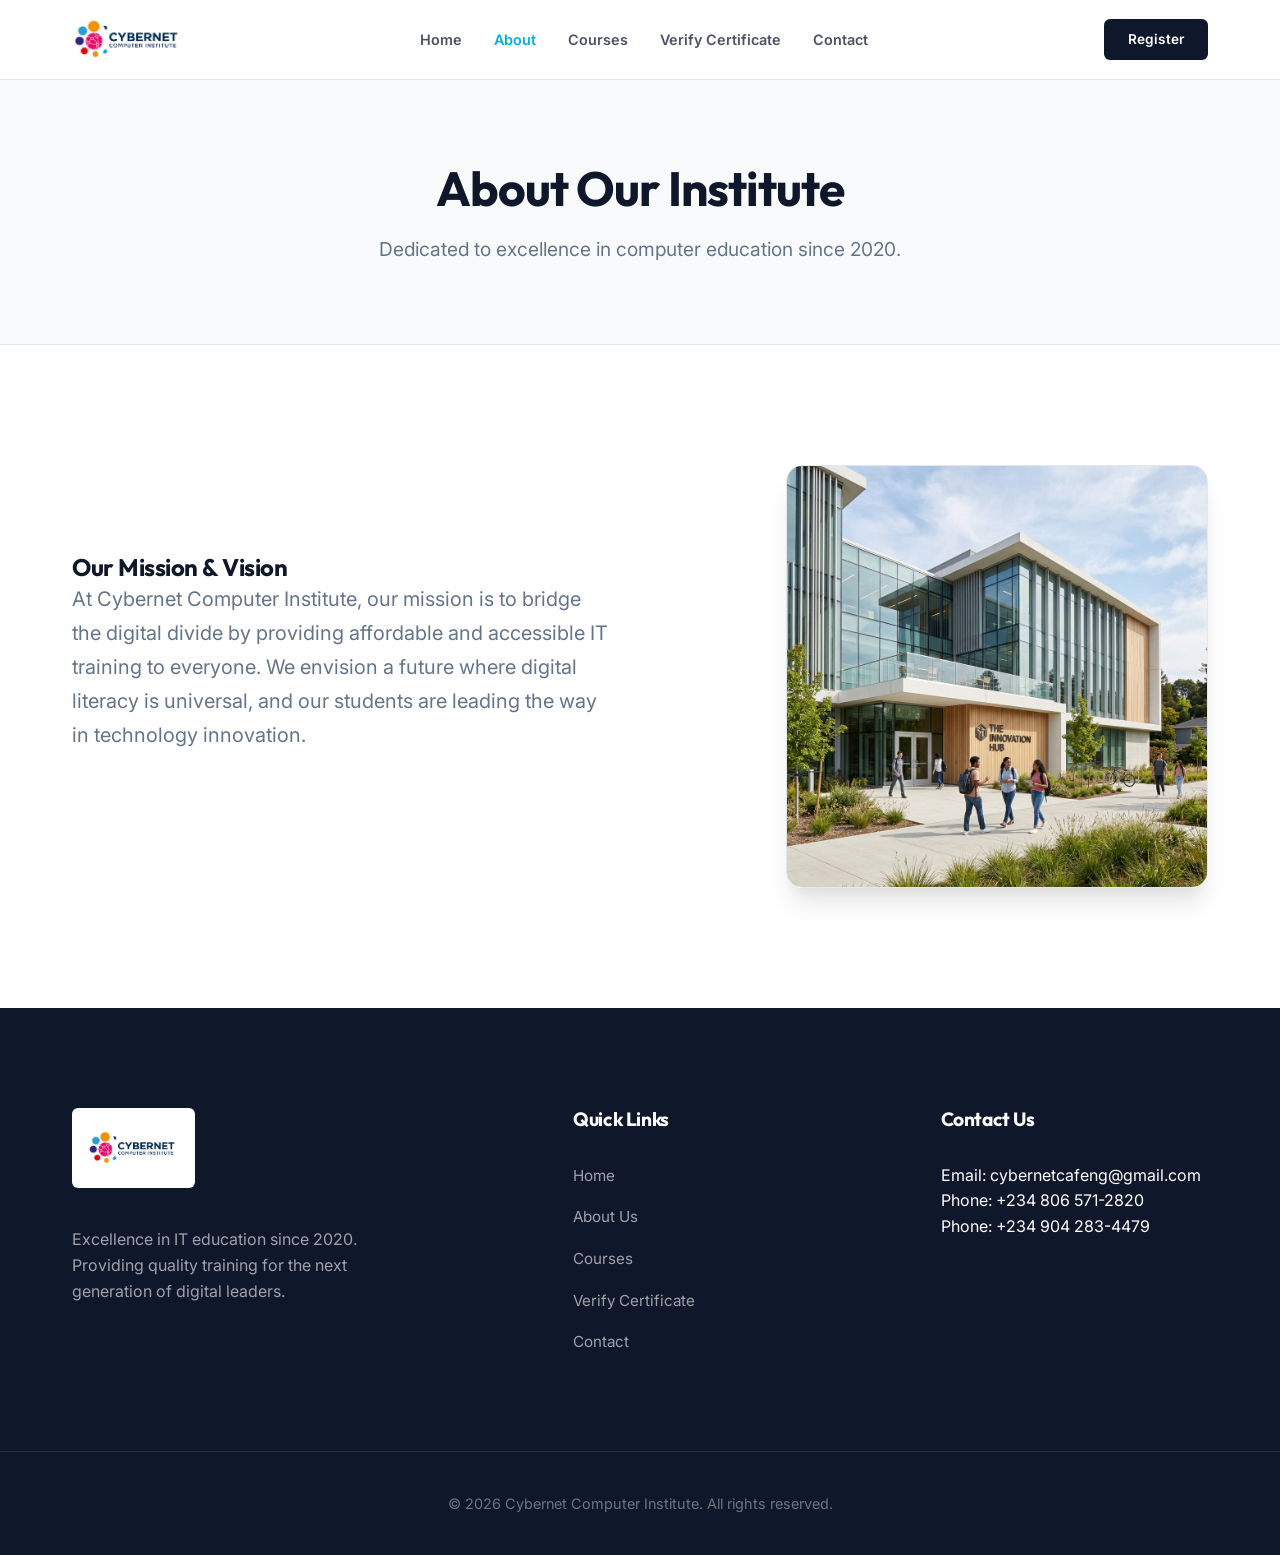
==== about.html @ 8ec52a70 "Initial commit: Cybernet Computer Institute Portal" ====
<!DOCTYPE html>
<html lang="en">
<head>
    <meta charset="UTF-8">
    <meta name="viewport" content="width=device-width, initial-scale=1.0">
    <title>About Us | Cybernet Computer Institute</title>
    <link rel="preconnect" href="https://fonts.googleapis.com">
    <link rel="preconnect" href="https://fonts.gstatic.com" crossorigin>
    <link href="https://fonts.googleapis.com/css2?family=Inter:wght@400;500;600;700&family=Poppins:wght@400;500;600&family=Outfit:wght@400;500;600&display=swap" rel="stylesheet">
    <link rel="stylesheet" href="style.css">
</head>
<body>

    <!-- Navbar -->
    <nav class="navbar">
        <div class="container navbar-content">
            <div class="logo">
                <img src="static/logo.png" alt="Cybernet Computer Institute Logo" class="logo-img">
            </div>
            <ul class="nav-links">
                <li><a href="index.html">Home</a></li>
                <li><a href="about.html" class="active">About</a></li>
                <li><a href="courses.html">Courses</a></li>
                <li><a href="verify.html">Verify Certificate</a></li>
                <li><a href="contact.html">Contact</a></li>
            </ul>
            <div class="nav-cta">
                <a href="register.html" class="btn btn-primary btn-sm">Register</a>
            </div>
        </div>
    </nav>

    <!-- Page Header -->
    <header class="page-header">
        <div class="container">
            <h1>About Our Institute</h1>
            <p>Dedicated to excellence in computer education since 2020.</p>
        </div>
    </header>

    <!-- Content Section -->
    <section class="content-section features">
        <div class="container">
            <div class="hero-content">
                <div class="hero-text">
                    <h2>Our Mission & Vision</h2>
                    <p>At Cybernet Computer Institute, our mission is to bridge the digital divide by providing affordable and accessible IT training to everyone. We envision a future where digital literacy is universal, and our students are leading the way in technology innovation.</p>
                </div>
                <div class="hero-image">
                    <img src="static/about-institute.jpg" alt="Cybernet Computer Institute Building" class="main-hero-img">
                </div>
            </div>
        </div>
    </section>

    <!-- Footer -->
    <footer class="footer">
        <div class="container footer-content">
            <div class="footer-info">
                <div class="logo">
                    <img src="static/logo.png" alt="Cybernet Computer Institute Logo" class="logo-img">
                </div>
                <p>Excellence in IT education since 2020. Providing quality training for the next generation of digital leaders.</p>
            </div>
            <div class="footer-links">
                <h4>Quick Links</h4>
                <ul>
                    <li><a href="index.html">Home</a></li>
                    <li><a href="about.html">About Us</a></li>
                    <li><a href="courses.html">Courses</a></li>
                    <li><a href="verify.html">Verify Certificate</a></li>
                    <li><a href="contact.html">Contact</a></li>
                </ul>
            </div>
            <div class="footer-contact">
                <h4>Contact Us</h4>
                <p>Email: cybernetcafeng@gmail.com</p>
                <p>Phone: +234 806 571-2820</p>
                <p>Phone: +234 904 283-4479</p>
            </div>
        </div>
        <div class="footer-bottom">
            <div class="container">
                <p>&copy; 2026 Cybernet Computer Institute. All rights reserved.</p>
            </div>
        </div>
    </footer>

</body>
</html>
---- style.css ----
/* 
    CYBERNET COMPUTER INSTITUTE - International Premium Redesign
    Theme: Academic, Modern, Trustworthy, Minimalist
*/

:root {
    /* Colors derived from Logo - Refined for Premium Feel */
    --primary-navy: #0F172A;   /* Deeper, more academic navy */
    --logo-blue: #00AEEF;      /* Primary Accent */
    --logo-orange: #F7941D;    /* Highlight Accent */
    --logo-red: #ED1C24;       
    
    --accent-blue: var(--logo-blue);
    --bg-white: #FFFFFF;
    --bg-light: #F8FAFC;       /* Slightly cooler gray */
    --text-main: #1E293B;      /* Darker for better hierarchy */
    --text-muted: #64748B;
    --border-color: #E2E8F0;
    --white: #FFFFFF;
    
    /* Typography System */
    --font-main: 'Inter', system-ui, -apple-system, sans-serif;
    --font-heading: 'Outfit', sans-serif;
    
    /* Spacing & Grid */
    --section-padding: 120px 0;
    --container-width: 1200px;
    --radius-sm: 6px;
    --radius-md: 10px;
    --radius-lg: 16px;
    --shadow-sm: 0 1px 3px rgba(0,0,0,0.1);
    --shadow-md: 0 4px 6px -1px rgba(0,0,0,0.1), 0 2px 4px -1px rgba(0,0,0,0.06);
    --shadow-lg: 0 20px 25px -5px rgba(0,0,0,0.1), 0 10px 10px -5px rgba(0,0,0,0.04);
}

/* Base Styles */
* {
    margin: 0;
    padding: 0;
    box-sizing: border-box;
}

html {
    scroll-behavior: smooth;
    font-size: 16px;
}

body {
    font-family: var(--font-main);
    color: var(--text-main);
    line-height: 1.6;
    background-color: var(--bg-white);
    overflow-x: hidden;
    -webkit-font-smoothing: antialiased;
}

h1, h2, h3, h4 {
    font-family: var(--font-heading);
    color: var(--primary-navy);
    line-height: 1.2;
    font-weight: 700;
    letter-spacing: -0.02em;
}

a {
    text-decoration: none;
    color: inherit;
    transition: all 0.25s cubic-bezier(0.4, 0, 0.2, 1);
}

ul {
    list-style: none;
}

img {
    max-width: 100%;
    display: block;
    border-radius: var(--radius-md);
}

.container {
    max-width: var(--container-width);
    margin: 0 auto;
    padding: 0 32px;
}

/* Buttons */
.btn {
    display: inline-flex;
    align-items: center;
    justify-content: center;
    padding: 14px 32px;
    border-radius: var(--radius-sm);
    font-weight: 600;
    font-size: 0.95rem;
    cursor: pointer;
    transition: all 0.3s ease;
    border: none;
    font-family: var(--font-main);
    letter-spacing: 0.01em;
}

.btn-sm {
    padding: 10px 24px;
    font-size: 0.85rem;
}

.btn-primary {
    background-color: var(--primary-navy);
    color: var(--white);
}

.btn-primary:hover {
    background-color: #1E293B;
    transform: translateY(-1px);
    box-shadow: var(--shadow-md);
}

.btn-outline {
    background-color: transparent;
    border: 1.5px solid var(--border-color);
    color: var(--primary-navy);
}

.btn-outline:hover {
    background-color: var(--bg-light);
    border-color: var(--primary-navy);
}

.btn-full {
    width: 100%;
    text-align: center;
}

/* Navbar */
.navbar {
    position: fixed;
    top: 0;
    left: 0;
    width: 100%;
    height: 80px;
    background-color: rgba(255, 255, 255, 0.98);
    backdrop-filter: blur(8px);
    z-index: 1000;
    transition: all 0.4s ease;
    display: flex;
    align-items: center;
    border-bottom: 1px solid var(--border-color);
}

.navbar-content {
    display: flex;
    justify-content: space-between;
    align-items: center;
    width: 100%;
}

.logo {
    display: flex;
    align-items: center;
}

.logo-img {
    height: 60px;
    width: auto;
    object-fit: contain;
    transition: transform 0.3s ease;
}

.logo:hover .logo-img {
    transform: scale(1.05);
}

.nav-links {
    display: flex;
    gap: 32px;
}

.nav-links a {
    font-size: 0.9rem;
    font-weight: 600;
    color: var(--text-main);
    opacity: 0.8;
}

.nav-links a:hover, .nav-links a.active {
    color: var(--accent-blue);
    opacity: 1;
}

/* Hero Section */
.hero {
    padding: 180px 0 120px;
    background-color: var(--bg-white);
    position: relative;
    overflow: hidden;
}

.hero-content {
    display: grid;
    grid-template-columns: 1.2fr 0.8fr;
    gap: 80px;
    align-items: center;
}

.label {
    display: inline-block;
    padding: 8px 16px;
    background-color: rgba(0, 174, 239, 0.08);
    color: var(--logo-blue);
    font-size: 0.75rem;
    font-weight: 700;
    text-transform: uppercase;
    letter-spacing: 0.1em;
    border-radius: 4px;
    margin-bottom: 24px;
    border-left: 3px solid var(--logo-blue);
}

.hero-text h1 {
    font-size: 4rem;
    margin-bottom: 24px;
    color: var(--primary-navy);
}

.hero-text p {
    font-size: 1.25rem;
    color: var(--text-muted);
    margin-bottom: 48px;
    max-width: 540px;
    line-height: 1.7;
}

.hero-btns {
    display: flex;
    gap: 20px;
}

.main-hero-img {
    width: 100%;
    border-radius: var(--radius-lg);
    box-shadow: var(--shadow-lg);
    border: 1px solid var(--border-color);
}

.image-decoration {
    position: absolute;
    width: 600px;
    height: 600px;
    background: radial-gradient(circle, rgba(0, 174, 239, 0.05) 0%, transparent 70%);
    top: -100px;
    right: -100px;
    z-index: -1;
    border-radius: 50%;
}

/* Page Header */
.page-header {
    padding: 160px 0 80px;
    background-color: var(--bg-light);
    text-align: center;
    border-bottom: 1px solid var(--border-color);
}

.page-header h1 {
    font-size: 3rem;
    margin-bottom: 16px;
}

.page-header p {
    color: var(--text-muted);
    font-size: 1.2rem;
    max-width: 600px;
    margin: 0 auto;
}

/* Statistics Section */
.stats {
    padding: 80px 0;
    background-color: var(--primary-navy);
    color: var(--white);
}

.stats-grid {
    display: grid;
    grid-template-columns: repeat(4, 1fr);
    text-align: center;
}

.stat-number {
    font-family: var(--font-heading);
    font-size: 3rem;
    font-weight: 700;
    color: var(--white);
    margin-bottom: 8px;
    display: block;
}

.stat-label {
    font-size: 0.85rem;
    color: rgba(255, 255, 255, 0.7);
    text-transform: uppercase;
    letter-spacing: 0.1em;
    font-weight: 600;
}

/* Feature Section */
.features {
    padding: var(--section-padding);
}

.section-header {
    text-align: center;
    margin-bottom: 80px;
}

.section-header h2 {
    font-size: 2.8rem;
    margin-bottom: 16px;
}

.feature-grid {
    display: grid;
    grid-template-columns: repeat(3, 1fr);
    gap: 40px;
}

.feature-card {
    padding: 48px;
    background-color: var(--white);
    border: 1px solid var(--border-color);
    border-radius: var(--radius-md);
    transition: all 0.4s cubic-bezier(0.4, 0, 0.2, 1);
}

.feature-card:hover {
    transform: translateY(-8px);
    box-shadow: var(--shadow-lg);
    border-color: var(--accent-blue);
}

.feature-icon {
    width: 56px;
    height: 56px;
    background-color: var(--bg-light);
    color: var(--logo-blue);
    display: flex;
    align-items: center;
    justify-content: center;
    border-radius: 10px;
    margin-bottom: 32px;
}

.feature-card h3 {
    font-size: 1.4rem;
    margin-bottom: 16px;
}

.feature-card p {
    color: var(--text-muted);
    font-size: 1rem;
}

/* Course Section */
.courses {
    padding: var(--section-padding);
    background-color: var(--bg-light);
}

.course-grid {
    display: grid;
    grid-template-columns: repeat(3, 1fr);
    gap: 32px;
}

.course-card {
    background-color: var(--white);
    border: 1px solid var(--border-color);
    border-radius: var(--radius-md);
    overflow: hidden;
    transition: all 0.4s ease;
    display: flex;
    flex-direction: column;
}

.course-card:hover {
    box-shadow: var(--shadow-lg);
    transform: translateY(-4px);
}

.course-content {
    padding: 40px;
    flex: 1;
}

.course-card h3 {
    font-size: 1.5rem;
    margin-bottom: 20px;
}

.course-card p {
    color: var(--text-muted);
    margin-bottom: 32px;
    font-size: 1.05rem;
}

.course-meta {
    display: flex;
    justify-content: space-between;
    align-items: center;
    padding-top: 24px;
    border-top: 1px solid var(--border-color);
}

.duration {
    font-size: 0.85rem;
    font-weight: 700;
    color: var(--primary-navy);
    background-color: var(--bg-light);
    padding: 6px 14px;
    border-radius: 4px;
}

.price {
    font-size: 1.1rem;
    font-weight: 700;
    color: var(--logo-blue);
}

/* Systems (Registration & Verification) */
.system-container {
    max-width: 640px;
    margin: 0 auto;
    padding: 60px;
    background: var(--white);
    border-radius: var(--radius-lg);
    box-shadow: var(--shadow-lg);
    border: 1px solid var(--border-color);
}

.form-group {
    margin-bottom: 32px;
}

.form-group label {
    display: block;
    font-size: 0.9rem;
    font-weight: 700;
    color: var(--primary-navy);
    margin-bottom: 12px;
}

.form-group input, .form-group select, .form-group textarea {
    width: 100%;
    padding: 16px 20px;
    border: 1.5px solid var(--border-color);
    border-radius: var(--radius-sm);
    font-family: var(--font-main);
    font-size: 1rem;
    transition: all 0.3s ease;
}

.form-group input:focus {
    outline: none;
    border-color: var(--accent-blue);
    background-color: rgba(0, 174, 239, 0.02);
}

.result-box {
    margin-top: 40px;
    padding: 32px;
    border-radius: var(--radius-md);
    background-color: var(--bg-light);
    border: 1px solid var(--border-color);
    display: none;
}

.result-box.active {
    display: block;
    animation: fadeIn 0.5s ease;
}

@keyframes fadeIn {
    from { opacity: 0; transform: translateY(10px); }
    to { opacity: 1; transform: translateY(0); }
}

/* Footer */
.footer {
    background-color: var(--primary-navy);
    color: var(--white);
    padding: 100px 0 0;
}

.footer-content {
    display: grid;
    grid-template-columns: 1.5fr 1fr 1fr;
    gap: 100px;
    margin-bottom: 80px;
}

.footer-info .logo {
    background-color: white;
    padding: 15px;
    border-radius: var(--radius-sm);
    display: inline-block;
    margin-bottom: 32px;
}

.footer-info .logo-img {
    height: 50px;
    width: auto;
}

.footer-info p {
    color: rgba(255, 255, 255, 0.6);
    font-size: 1rem;
    max-width: 320px;
}

.footer h4 {
    color: var(--white);
    font-size: 1.2rem;
    margin-bottom: 32px;
}

.footer-links ul li {
    margin-bottom: 16px;
}

.footer-links ul li a {
    color: rgba(255, 255, 255, 0.6);
    font-size: 0.95rem;
}

.footer-links ul li a:hover {
    color: var(--logo-blue);
}

.footer-bottom {
    padding: 40px 0;
    border-top: 1px solid rgba(255, 255, 255, 0.1);
    text-align: center;
    font-size: 0.9rem;
    color: rgba(255, 255, 255, 0.4);
}

/* Responsive Grid */
@media (max-width: 1024px) {
    .hero {
        padding: 140px 0 80px;
    }
    .hero-content {
        grid-template-columns: 1fr;
        text-align: center;
        gap: 60px;
    }
    .hero-text p {
        margin: 0 auto 48px;
    }
    .hero-btns {
        justify-content: center;
    }
    .feature-grid, .course-grid {
        grid-template-columns: repeat(2, 1fr);
        gap: 32px;
    }
    .hero-text h1 {
        font-size: 3.2rem;
    }
}

@media (max-width: 768px) {
    .container {
        padding: 0 24px;
    }
    .hero {
        padding: 120px 0 60px;
    }
    .nav-links {
        display: none;
    }
    .footer-content {
        grid-template-columns: 1fr;
        gap: 60px;
        text-align: center;
    }
    .footer-info p {
        margin: 0 auto;
    }
    .feature-grid, .course-grid {
        grid-template-columns: 1fr;
    }
    .hero-text h1 {
        font-size: 2.5rem;
    }
    .system-container {
        padding: 40px 24px;
    }
    .feature-card, .course-content {
        padding: 32px 24px;
    }
    .stats-grid {
        grid-template-columns: repeat(2, 1fr);
        gap: 40px;
    }
}

@media (max-width: 480px) {
    .hero-btns {
        flex-direction: column;
        width: 100%;
    }
    .btn {
        width: 100%;
    }
    .stats-grid {
        grid-template-columns: 1fr;
    }
    .stat-number {
        font-size: 2.5rem;
    }
}

/* Admin Dashboard Styles */
.admin-body { background-color: var(--bg-light); }
.dashboard-header { display: flex; justify-content: space-between; align-items: center; margin-bottom: 30px; flex-wrap: wrap; gap: 20px; }
.dashboard-tabs { display: flex; gap: 10px; background: var(--white); padding: 5px; border-radius: var(--radius-sm); border: 1px solid var(--border-color); }
.tab-btn { background: transparent; border: none; padding: 10px 20px; font-family: var(--font-main); font-weight: 600; color: var(--text-muted); cursor: pointer; border-radius: 4px; transition: all 0.3s ease; }
.tab-btn:hover { color: var(--primary-navy); }
.tab-btn.active { background: var(--bg-light); color: var(--primary-navy); box-shadow: var(--shadow-sm); }
.dashboard-panel { background: var(--white); border-radius: var(--radius-md); box-shadow: var(--shadow-sm); border: 1px solid var(--border-color); padding: 30px; display: none; }
.dashboard-panel.active { display: block; animation: fadeIn 0.4s ease; }
.panel-header { display: flex; justify-content: space-between; align-items: center; margin-bottom: 24px; }
.panel-header h3 { font-size: 1.4rem; margin: 0; }
.table-responsive { overflow-x: auto; }
.admin-table { width: 100%; border-collapse: collapse; min-width: 800px; }
.admin-table th, .admin-table td { padding: 16px; text-align: left; border-bottom: 1px solid var(--border-color); font-size: 0.95rem; color: var(--text-main); }
.admin-table th { font-weight: 600; color: var(--text-muted); text-transform: uppercase; font-size: 0.8rem; letter-spacing: 0.05em; background: var(--bg-light); }
.admin-table tr:hover td { background-color: rgba(0, 174, 239, 0.02); }
.status-badge { display: inline-block; padding: 4px 12px; border-radius: 20px; font-size: 0.8rem; font-weight: 600; }
.status-valid { background-color: rgba(16, 185, 129, 0.1); color: #10B981; }
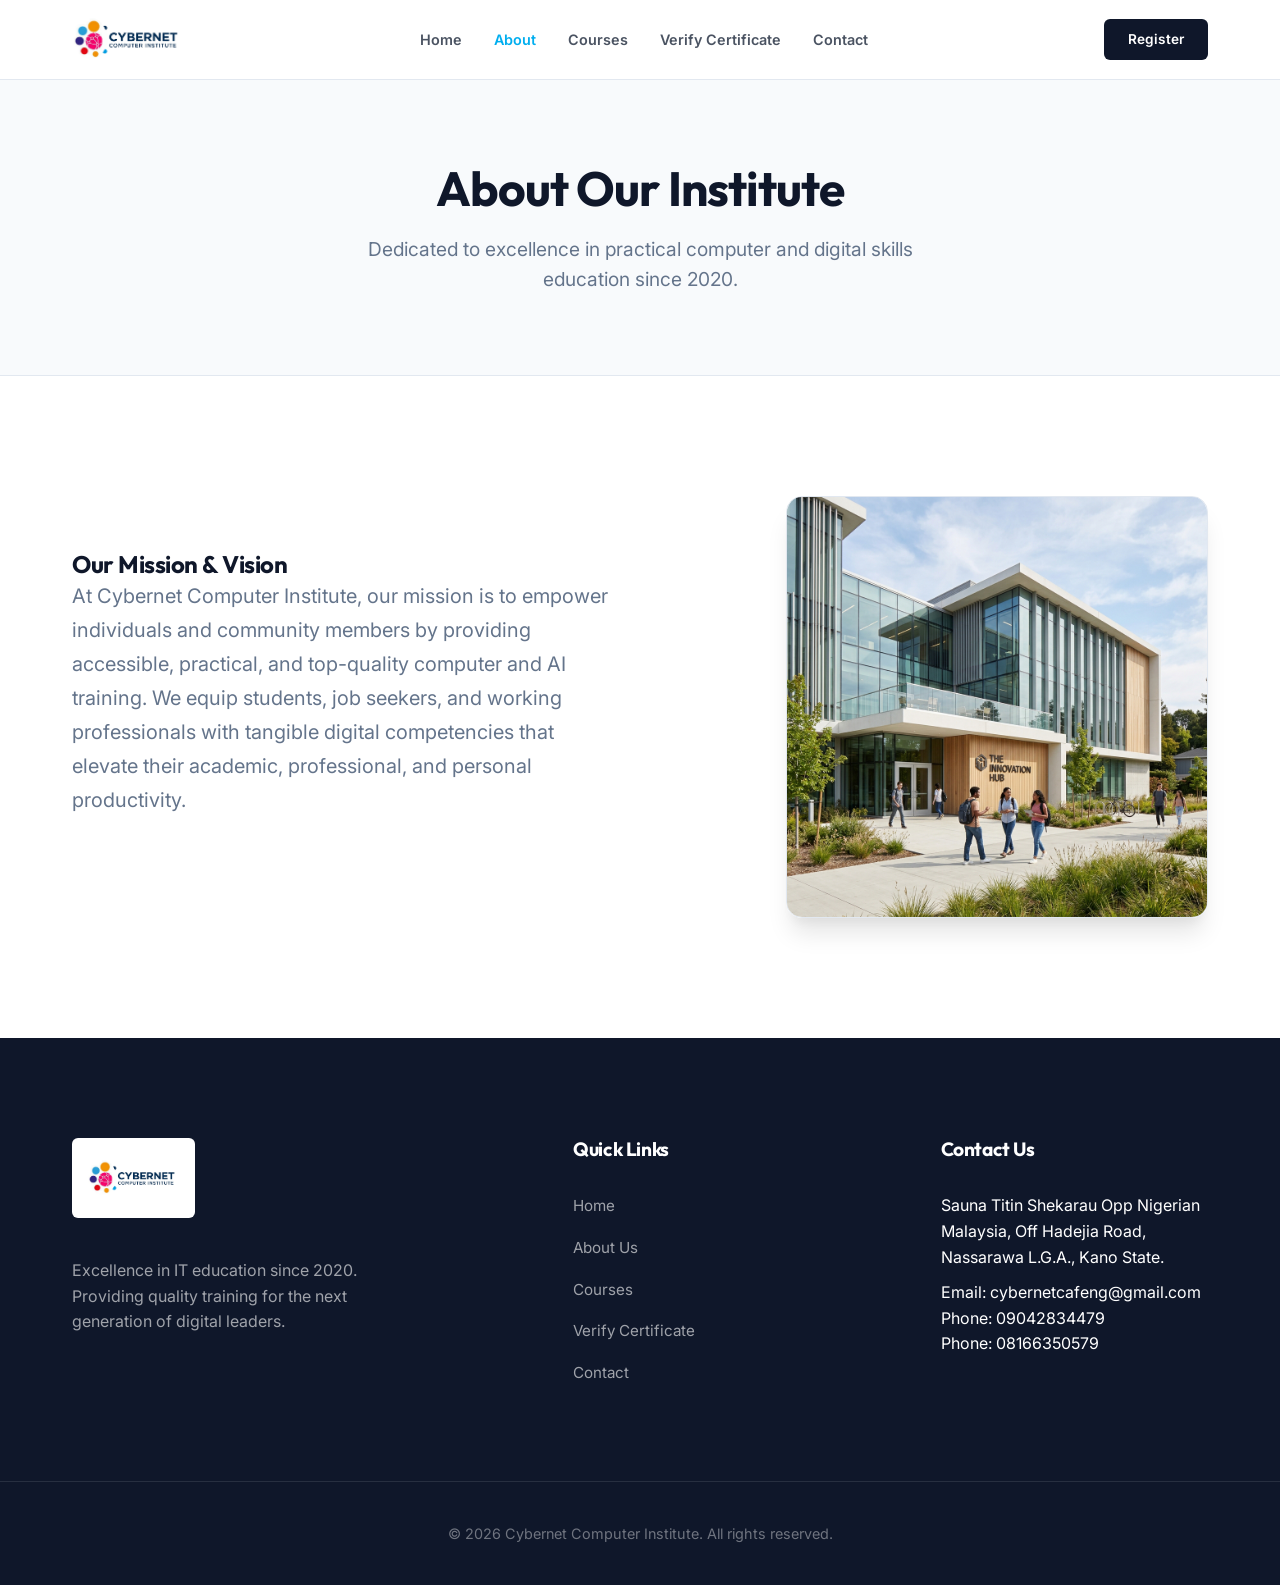
==== commit 0741d77e: "feat(courses): add AI Literacy & Digital Productivity course and update registration" ====
--- a/about.html
+++ b/about.html
@@ -4,9 +4,10 @@
     <meta charset="UTF-8">
     <meta name="viewport" content="width=device-width, initial-scale=1.0">
     <title>About Us | Cybernet Computer Institute</title>
+    <meta name="description" content="Learn about Cybernet Computer Institute in Kano State, Nigeria. Dedicated to practical IT education, digital productivity, and AI literacy.">
     <link rel="preconnect" href="https://fonts.googleapis.com">
     <link rel="preconnect" href="https://fonts.gstatic.com" crossorigin>
-    <link href="https://fonts.googleapis.com/css2?family=Inter:wght@400;500;600;700&family=Poppins:wght@400;500;600&family=Outfit:wght@400;500;600&display=swap" rel="stylesheet">
+    <link href="https://fonts.googleapis.com/css2?family=Inter:wght@400;500;600;700&family=Outfit:wght@500;600;700;800&display=swap" rel="stylesheet">
     <link rel="stylesheet" href="style.css">
 </head>
 <body>
@@ -15,7 +16,9 @@
     <nav class="navbar">
         <div class="container navbar-content">
             <div class="logo">
-                <img src="static/logo.png" alt="Cybernet Computer Institute Logo" class="logo-img">
+                <a href="index.html">
+                    <img src="static/logo.png" alt="Cybernet Computer Institute Logo" class="logo-img">
+                </a>
             </div>
             <ul class="nav-links">
                 <li><a href="index.html">Home</a></li>
@@ -34,7 +37,7 @@
     <header class="page-header">
         <div class="container">
             <h1>About Our Institute</h1>
-            <p>Dedicated to excellence in computer education since 2020.</p>
+            <p>Dedicated to excellence in practical computer and digital skills education since 2020.</p>
         </div>
     </header>
 
@@ -44,7 +47,7 @@
             <div class="hero-content">
                 <div class="hero-text">
                     <h2>Our Mission & Vision</h2>
-                    <p>At Cybernet Computer Institute, our mission is to bridge the digital divide by providing affordable and accessible IT training to everyone. We envision a future where digital literacy is universal, and our students are leading the way in technology innovation.</p>
+                    <p>At Cybernet Computer Institute, our mission is to empower individuals and community members by providing accessible, practical, and top-quality computer and AI training. We equip students, job seekers, and working professionals with tangible digital competencies that elevate their academic, professional, and personal productivity.</p>
                 </div>
                 <div class="hero-image">
                     <img src="static/about-institute.jpg" alt="Cybernet Computer Institute Building" class="main-hero-img">
@@ -74,9 +77,10 @@
             </div>
             <div class="footer-contact">
                 <h4>Contact Us</h4>
-                <p>Email: cybernetcafeng@gmail.com</p>
-                <p>Phone: +234 806 571-2820</p>
-                <p>Phone: +234 904 283-4479</p>
+                <p>Sauna Titin Shekarau Opp Nigerian Malaysia, Off Hadejia Road, Nassarawa L.G.A., Kano State.</p>
+                <p style="margin-top: 10px;">Email: cybernetcafeng@gmail.com</p>
+                <p>Phone: 09042834479</p>
+                <p>Phone: 08166350579</p>
             </div>
         </div>
         <div class="footer-bottom">
--- a/style.css
+++ b/style.css
@@ -369,7 +369,7 @@
 
 .course-grid {
     display: grid;
-    grid-template-columns: repeat(3, 1fr);
+    grid-template-columns: repeat(2, 1fr);
     gap: 32px;
 }
 
@@ -381,35 +381,118 @@
     transition: all 0.4s ease;
     display: flex;
     flex-direction: column;
+    position: relative;
 }
 
 .course-card:hover {
     box-shadow: var(--shadow-lg);
     transform: translateY(-4px);
+    border-color: var(--accent-blue);
 }
 
 .course-content {
-    padding: 40px;
+    padding: 36px;
     flex: 1;
+    display: flex;
+    flex-direction: column;
+}
+
+.course-header-row {
+    display: flex;
+    align-items: flex-start;
+    justify-content: space-between;
+    gap: 12px;
+    margin-bottom: 12px;
 }
 
 .course-card h3 {
-    font-size: 1.5rem;
+    font-size: 1.45rem;
+    margin-bottom: 0;
+    line-height: 1.3;
+}
+
+.badge-new {
+    display: inline-flex;
+    align-items: center;
+    background: linear-gradient(135deg, #00AEEF 0%, #0077B6 100%);
+    color: #ffffff;
+    font-size: 0.7rem;
+    font-weight: 700;
+    text-transform: uppercase;
+    letter-spacing: 0.08em;
+    padding: 4px 10px;
+    border-radius: 20px;
+    white-space: nowrap;
+    box-shadow: 0 2px 6px rgba(0, 174, 239, 0.3);
+}
+
+.course-card p.course-desc {
+    color: var(--text-muted);
     margin-bottom: 20px;
-}
-
-.course-card p {
+    font-size: 1rem;
+    line-height: 1.6;
+}
+
+.course-topics-container {
+    margin-bottom: 24px;
+    background: var(--bg-light);
+    border-radius: var(--radius-sm);
+    padding: 16px 20px;
+    border: 1px solid var(--border-color);
+}
+
+.course-topics-container h4 {
+    font-size: 0.85rem;
+    text-transform: uppercase;
+    letter-spacing: 0.05em;
+    color: var(--primary-navy);
+    margin-bottom: 10px;
+    display: flex;
+    align-items: center;
+    gap: 6px;
+}
+
+.course-topics-list {
+    display: grid;
+    grid-template-columns: 1fr;
+    gap: 6px;
+    padding-left: 0;
+    list-style: none;
+}
+
+.course-topics-list li {
+    font-size: 0.88rem;
+    color: var(--text-main);
+    display: flex;
+    align-items: flex-start;
+    gap: 8px;
+    line-height: 1.4;
+}
+
+.course-topics-list li::before {
+    content: "✓";
+    color: var(--logo-blue);
+    font-weight: 700;
+    font-size: 0.85rem;
+}
+
+.course-practical-focus {
+    font-size: 0.85rem;
     color: var(--text-muted);
-    margin-bottom: 32px;
-    font-size: 1.05rem;
+    margin-bottom: 16px;
+    padding: 10px 14px;
+    background: #f1f5f9;
+    border-left: 3px solid var(--logo-blue);
+    border-radius: 4px;
 }
 
 .course-meta {
     display: flex;
     justify-content: space-between;
     align-items: center;
-    padding-top: 24px;
+    padding-top: 20px;
     border-top: 1px solid var(--border-color);
+    margin-top: auto;
 }
 
 .duration {
@@ -419,12 +502,61 @@
     background-color: var(--bg-light);
     padding: 6px 14px;
     border-radius: 4px;
+    border: 1px solid var(--border-color);
 }
 
 .price {
-    font-size: 1.1rem;
+    font-size: 1.2rem;
     font-weight: 700;
     color: var(--logo-blue);
+}
+
+/* Course Selected Detail Box in Registration */
+.course-selected-box {
+    background: #f8fafc;
+    border: 1.5px solid var(--border-color);
+    border-left: 4px solid var(--logo-blue);
+    border-radius: var(--radius-sm);
+    padding: 18px 20px;
+    margin-top: 12px;
+    transition: all 0.3s ease;
+}
+
+.course-selected-box.hidden {
+    display: none;
+}
+
+.course-selected-header {
+    display: flex;
+    justify-content: space-between;
+    align-items: center;
+    margin-bottom: 8px;
+    flex-wrap: wrap;
+    gap: 8px;
+}
+
+.course-selected-title {
+    font-weight: 700;
+    color: var(--primary-navy);
+    font-size: 1.05rem;
+}
+
+.course-selected-meta {
+    display: flex;
+    gap: 16px;
+    font-size: 0.9rem;
+    margin-top: 4px;
+}
+
+.course-selected-meta span {
+    font-weight: 600;
+}
+
+.course-selected-desc {
+    font-size: 0.88rem;
+    color: var(--text-muted);
+    margin-top: 6px;
+    line-height: 1.5;
 }
 
 /* Systems (Registration & Verification) */
@@ -639,4 +771,79 @@
 .admin-table th { font-weight: 600; color: var(--text-muted); text-transform: uppercase; font-size: 0.8rem; letter-spacing: 0.05em; background: var(--bg-light); }
 .admin-table tr:hover td { background-color: rgba(0, 174, 239, 0.02); }
 .status-badge { display: inline-block; padding: 4px 12px; border-radius: 20px; font-size: 0.8rem; font-weight: 600; }
-.status-valid { background-color: rgba(16, 185, 129, 0.1); color: #10B981; }+.status-valid { background-color: rgba(16, 185, 129, 0.1); color: #10B981; }
+
+/* Verification Result Card styles */
+.verification-card {
+    background: var(--white);
+    border-radius: var(--radius-md);
+    border: 1px solid var(--border-color);
+    box-shadow: var(--shadow-md);
+    padding: 30px;
+    margin-top: 30px;
+    text-align: left;
+    animation: fadeIn 0.4s ease;
+}
+
+.verification-badge {
+    display: inline-flex;
+    align-items: center;
+    background: rgba(16, 185, 129, 0.1);
+    color: #10B981;
+    font-weight: 600;
+    font-size: 0.9rem;
+    padding: 6px 16px;
+    border-radius: 50px;
+    margin-bottom: 24px;
+    border: 1px solid rgba(16, 185, 129, 0.2);
+}
+
+.verification-grid {
+    display: grid;
+    grid-template-columns: repeat(2, 1fr);
+    gap: 20px;
+    margin-bottom: 30px;
+}
+
+@media (max-width: 600px) {
+    .verification-grid {
+        grid-template-columns: 1fr;
+    }
+}
+
+.grid-item {
+    display: flex;
+    flex-direction: column;
+    border-bottom: 1px dashed var(--border-color);
+    padding-bottom: 12px;
+}
+
+.grid-label {
+    font-size: 0.8rem;
+    text-transform: uppercase;
+    color: var(--text-muted);
+    font-weight: 600;
+    margin-bottom: 4px;
+    letter-spacing: 0.05em;
+}
+
+.grid-val {
+    font-size: 1.1rem;
+    color: var(--primary-navy);
+    font-weight: 600;
+}
+
+.verification-actions {
+    display: flex;
+    gap: 15px;
+    flex-wrap: wrap;
+}
+
+.verification-actions .btn {
+    flex: 1;
+    min-width: 150px;
+}
+
+.grade-distinction { color: #D4AF37; }
+.grade-merit { color: #00AEEF; }
+.grade-pass { color: var(--text-main); }
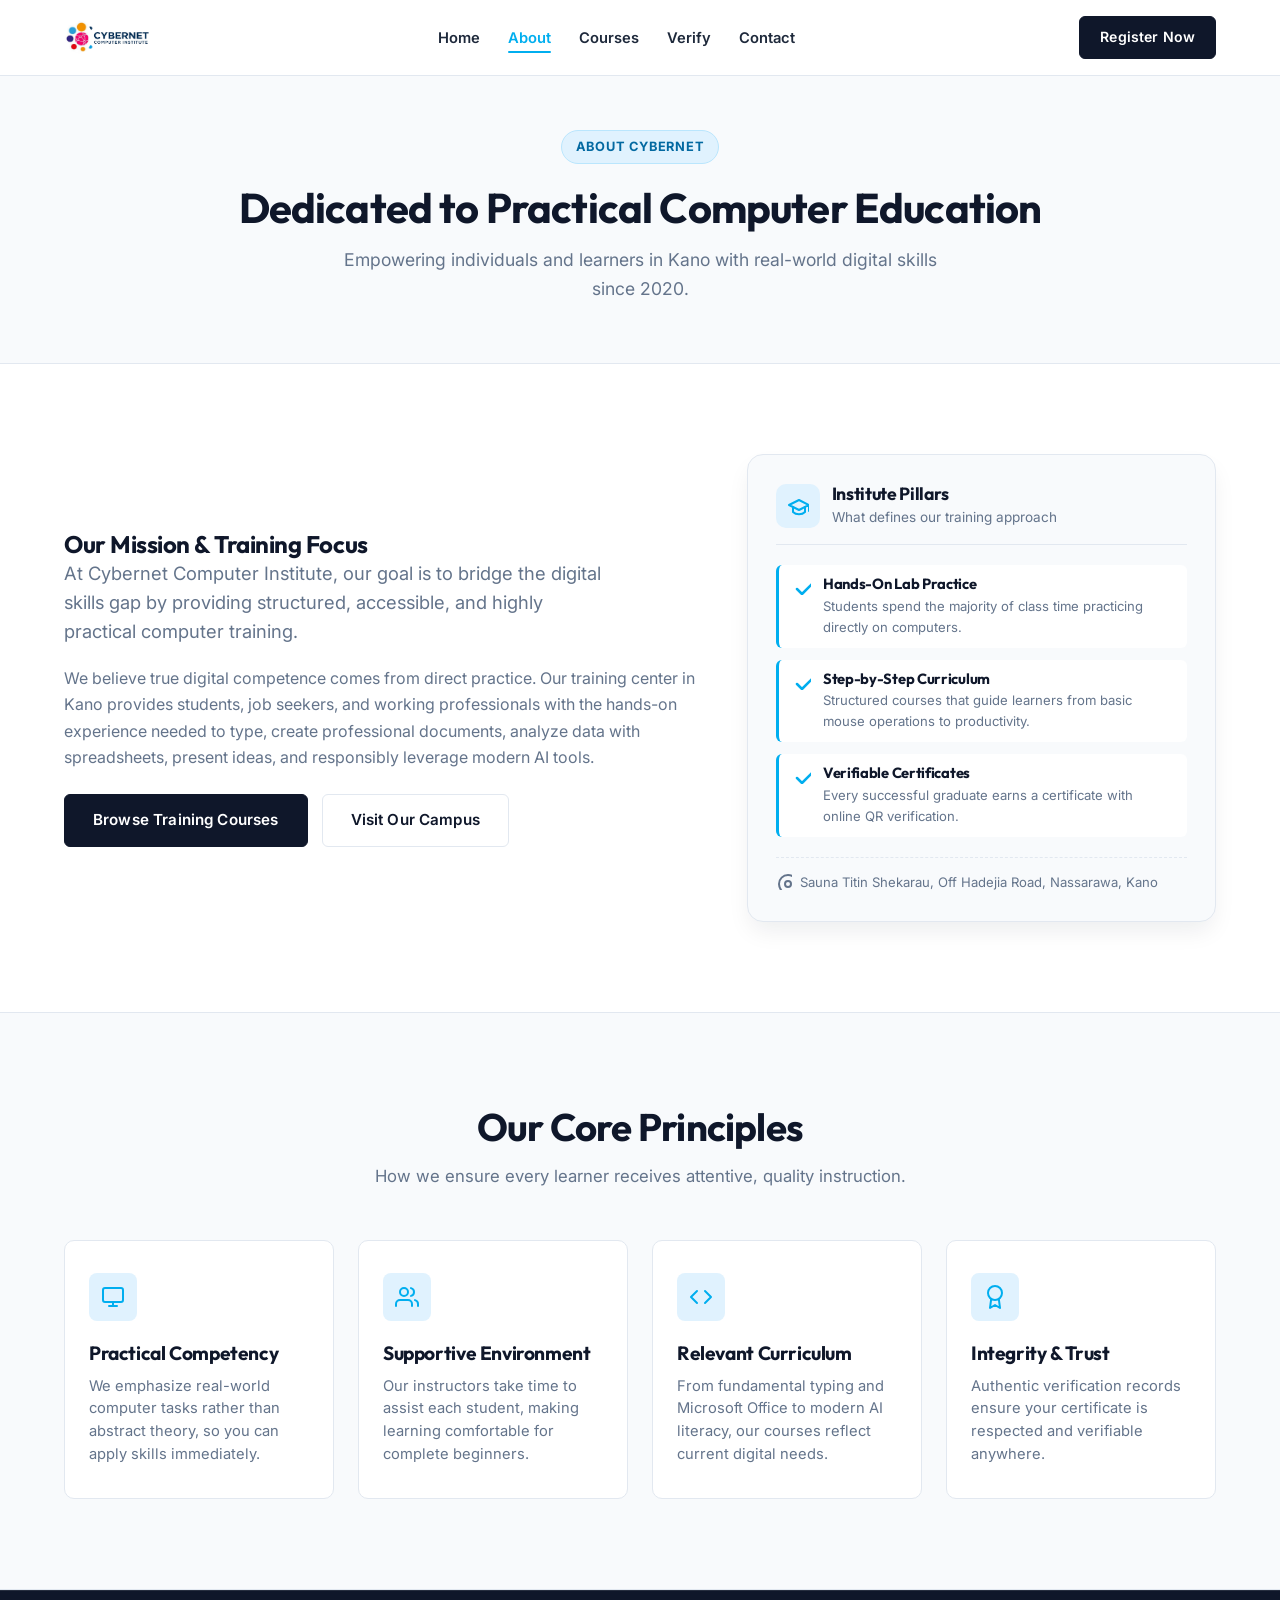
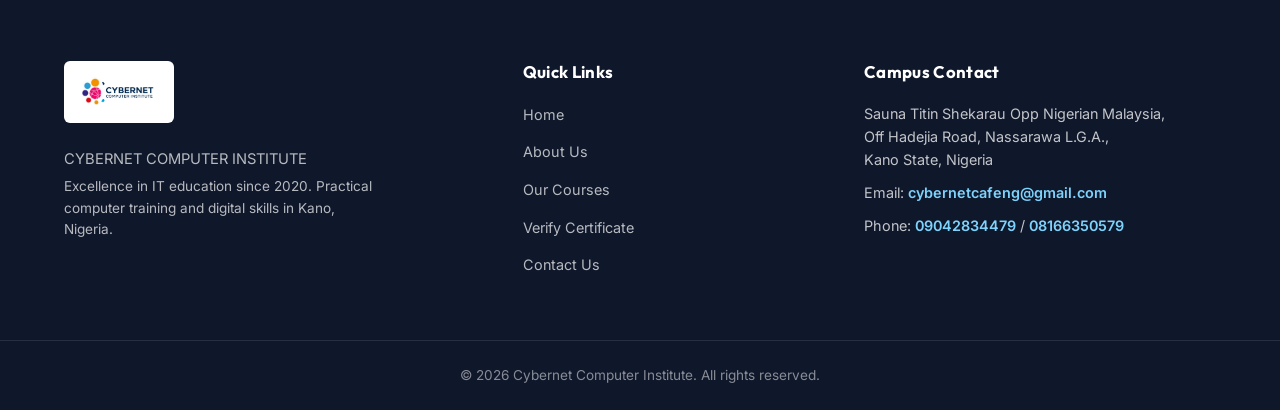
==== commit 96ab1ea8: "feat(ui): refine frontend UI/UX and enhance authenticity for Cybernet Computer Institute" ====
--- a/about.html
+++ b/about.html
@@ -13,10 +13,10 @@
 <body>
 
     <!-- Navbar -->
-    <nav class="navbar">
+    <nav class="navbar" id="main-navbar">
         <div class="container navbar-content">
             <div class="logo">
-                <a href="index.html">
+                <a href="index.html" class="logo-link">
                     <img src="static/logo.png" alt="Cybernet Computer Institute Logo" class="logo-img">
                 </a>
             </div>
@@ -24,33 +24,173 @@
                 <li><a href="index.html">Home</a></li>
                 <li><a href="about.html" class="active">About</a></li>
                 <li><a href="courses.html">Courses</a></li>
-                <li><a href="verify.html">Verify Certificate</a></li>
+                <li><a href="verify.html">Verify</a></li>
                 <li><a href="contact.html">Contact</a></li>
             </ul>
             <div class="nav-cta">
-                <a href="register.html" class="btn btn-primary btn-sm">Register</a>
-            </div>
+                <a href="register.html" class="btn btn-primary btn-sm">Register Now</a>
+            </div>
+            <!-- Mobile Menu Toggle Button -->
+            <button class="mobile-menu-btn" id="mobile-menu-btn" aria-label="Toggle navigation menu" aria-expanded="false">
+                <svg xmlns="http://www.w3.org/2000/svg" width="26" height="26" fill="none" stroke="currentColor"
+                    stroke-width="2" stroke-linecap="round" stroke-linejoin="round">
+                    <line x1="3" y1="12" x2="21" y2="12"></line>
+                    <line x1="3" y1="6" x2="21" y2="6"></line>
+                    <line x1="3" y1="18" x2="21" y2="18"></line>
+                </svg>
+            </button>
         </div>
     </nav>
+
+    <!-- Mobile Navigation Drawer -->
+    <div class="mobile-nav-drawer" id="mobile-nav-drawer">
+        <div class="mobile-nav-links">
+            <a href="index.html">Home</a>
+            <a href="about.html" class="active">About Us</a>
+            <a href="courses.html">Our Courses</a>
+            <a href="verify.html">Verify Certificate</a>
+            <a href="contact.html">Contact</a>
+        </div>
+        <a href="register.html" class="btn btn-primary btn-full">Register Now</a>
+    </div>
 
     <!-- Page Header -->
     <header class="page-header">
         <div class="container">
-            <h1>About Our Institute</h1>
-            <p>Dedicated to excellence in practical computer and digital skills education since 2020.</p>
+            <span class="label">About Cybernet</span>
+            <h1>Dedicated to Practical Computer Education</h1>
+            <p>Empowering individuals and learners in Kano with real-world digital skills since 2020.</p>
         </div>
     </header>
 
-    <!-- Content Section -->
-    <section class="content-section features">
+    <!-- Mission & Overview Section -->
+    <section class="features" style="background-color: var(--white);">
         <div class="container">
             <div class="hero-content">
                 <div class="hero-text">
-                    <h2>Our Mission & Vision</h2>
-                    <p>At Cybernet Computer Institute, our mission is to empower individuals and community members by providing accessible, practical, and top-quality computer and AI training. We equip students, job seekers, and working professionals with tangible digital competencies that elevate their academic, professional, and personal productivity.</p>
-                </div>
-                <div class="hero-image">
-                    <img src="static/about-institute.jpg" alt="Cybernet Computer Institute Building" class="main-hero-img">
+                    <h2>Our Mission & Training Focus</h2>
+                    <p class="hero-lead">At Cybernet Computer Institute, our goal is to bridge the digital skills gap by providing structured, accessible, and highly practical computer training.</p>
+                    <p style="color: var(--text-muted); margin-bottom: 24px; line-height: 1.65;">We believe true digital competence comes from direct practice. Our training center in Kano provides students, job seekers, and working professionals with the hands-on experience needed to type, create professional documents, analyze data with spreadsheets, present ideas, and responsibly leverage modern AI tools.</p>
+                    
+                    <div style="display: flex; gap: 14px; flex-wrap: wrap;">
+                        <a href="courses.html" class="btn btn-primary">Browse Training Courses</a>
+                        <a href="contact.html" class="btn btn-outline">Visit Our Campus</a>
+                    </div>
+                </div>
+
+                <!-- Neutral Educational Card -->
+                <div class="hero-visual-card" style="background: var(--bg-light);">
+                    <div class="hero-visual-header">
+                        <div class="hero-visual-icon">
+                            <svg xmlns="http://www.w3.org/2000/svg" width="22" height="22" fill="none" stroke="currentColor" stroke-width="2" stroke-linecap="round" stroke-linejoin="round">
+                                <path d="M22 10v6M2 10l10-5 10 5-10 5z"></path>
+                                <path d="M6 12v5c3 3 9 3 12 0v-5"></path>
+                            </svg>
+                        </div>
+                        <div class="hero-visual-header-text">
+                            <h3>Institute Pillars</h3>
+                            <p>What defines our training approach</p>
+                        </div>
+                    </div>
+
+                    <div class="hero-features-list">
+                        <div class="hero-feature-item" style="background: var(--white);">
+                            <svg xmlns="http://www.w3.org/2000/svg" width="18" height="18" fill="none" stroke="currentColor" stroke-width="2.5" stroke-linecap="round" stroke-linejoin="round">
+                                <polyline points="20 6 9 17 4 12"></polyline>
+                            </svg>
+                            <div class="hero-feature-item-text">
+                                <h4>Hands-On Lab Practice</h4>
+                                <p>Students spend the majority of class time practicing directly on computers.</p>
+                            </div>
+                        </div>
+
+                        <div class="hero-feature-item" style="background: var(--white);">
+                            <svg xmlns="http://www.w3.org/2000/svg" width="18" height="18" fill="none" stroke="currentColor" stroke-width="2.5" stroke-linecap="round" stroke-linejoin="round">
+                                <polyline points="20 6 9 17 4 12"></polyline>
+                            </svg>
+                            <div class="hero-feature-item-text">
+                                <h4>Step-by-Step Curriculum</h4>
+                                <p>Structured courses that guide learners from basic mouse operations to productivity.</p>
+                            </div>
+                        </div>
+
+                        <div class="hero-feature-item" style="background: var(--white);">
+                            <svg xmlns="http://www.w3.org/2000/svg" width="18" height="18" fill="none" stroke="currentColor" stroke-width="2.5" stroke-linecap="round" stroke-linejoin="round">
+                                <polyline points="20 6 9 17 4 12"></polyline>
+                            </svg>
+                            <div class="hero-feature-item-text">
+                                <h4>Verifiable Certificates</h4>
+                                <p>Every successful graduate earns a certificate with online QR verification.</p>
+                            </div>
+                        </div>
+                    </div>
+
+                    <div class="hero-campus-badge">
+                        <svg xmlns="http://www.w3.org/2000/svg" width="16" height="16" fill="none" stroke="currentColor" stroke-width="2" stroke-linecap="round" stroke-linejoin="round">
+                            <path d="M21 10c0 7-9 13-9 13s-9-6-9-13a9 9 0 0 1 18 0z"></path>
+                            <circle cx="12" cy="10" r="3"></circle>
+                        </svg>
+                        <span>Sauna Titin Shekarau, Off Hadejia Road, Nassarawa, Kano</span>
+                    </div>
+                </div>
+            </div>
+        </div>
+    </section>
+
+    <!-- Core Values Section -->
+    <section class="features" style="background-color: var(--bg-light); border-top: 1px solid var(--border-color); border-bottom: 1px solid var(--border-color);">
+        <div class="container">
+            <div class="section-header">
+                <h2>Our Core Principles</h2>
+                <p>How we ensure every learner receives attentive, quality instruction.</p>
+            </div>
+
+            <div class="feature-grid">
+                <div class="feature-card">
+                    <div class="feature-icon">
+                        <svg xmlns="http://www.w3.org/2000/svg" width="24" height="24" fill="none" stroke="currentColor" stroke-width="2" stroke-linecap="round" stroke-linejoin="round">
+                            <rect x="2" y="3" width="20" height="14" rx="2" ry="2"></rect>
+                            <line x1="8" y1="21" x2="16" y2="21"></line>
+                            <line x1="12" y1="17" x2="12" y2="21"></line>
+                        </svg>
+                    </div>
+                    <h3>Practical Competency</h3>
+                    <p>We emphasize real-world computer tasks rather than abstract theory, so you can apply skills immediately.</p>
+                </div>
+
+                <div class="feature-card">
+                    <div class="feature-icon">
+                        <svg xmlns="http://www.w3.org/2000/svg" width="24" height="24" fill="none" stroke="currentColor" stroke-width="2" stroke-linecap="round" stroke-linejoin="round">
+                            <path d="M17 21v-2a4 4 0 0 0-4-4H5a4 4 0 0 0-4 4v2"></path>
+                            <circle cx="9" cy="7" r="4"></circle>
+                            <path d="M23 21v-2a4 4 0 0 0-3-3.87"></path>
+                            <path d="M16 3.13a4 4 0 0 1 0 7.75"></path>
+                        </svg>
+                    </div>
+                    <h3>Supportive Environment</h3>
+                    <p>Our instructors take time to assist each student, making learning comfortable for complete beginners.</p>
+                </div>
+
+                <div class="feature-card">
+                    <div class="feature-icon">
+                        <svg xmlns="http://www.w3.org/2000/svg" width="24" height="24" fill="none" stroke="currentColor" stroke-width="2" stroke-linecap="round" stroke-linejoin="round">
+                            <polyline points="16 18 22 12 16 6"></polyline>
+                            <polyline points="8 6 2 12 8 18"></polyline>
+                        </svg>
+                    </div>
+                    <h3>Relevant Curriculum</h3>
+                    <p>From fundamental typing and Microsoft Office to modern AI literacy, our courses reflect current digital needs.</p>
+                </div>
+
+                <div class="feature-card">
+                    <div class="feature-icon">
+                        <svg xmlns="http://www.w3.org/2000/svg" width="24" height="24" fill="none" stroke="currentColor" stroke-width="2" stroke-linecap="round" stroke-linejoin="round">
+                            <circle cx="12" cy="8" r="7"></circle>
+                            <polyline points="8.21 13.89 7 23 12 20 17 23 15.79 13.88"></polyline>
+                        </svg>
+                    </div>
+                    <h3>Integrity & Trust</h3>
+                    <p>Authentic verification records ensure your certificate is respected and verifiable anywhere.</p>
                 </div>
             </div>
         </div>
@@ -60,27 +200,31 @@
     <footer class="footer">
         <div class="container footer-content">
             <div class="footer-info">
-                <div class="logo">
+                <div class="logo-box">
                     <img src="static/logo.png" alt="Cybernet Computer Institute Logo" class="logo-img">
                 </div>
-                <p>Excellence in IT education since 2020. Providing quality training for the next generation of digital leaders.</p>
+                <p>CYBERNET COMPUTER INSTITUTE</p>
+                <p style="font-size: 0.85rem; margin-top: 4px;">Excellence in IT education since 2020. Practical computer training and digital skills in Kano, Nigeria.</p>
             </div>
             <div class="footer-links">
                 <h4>Quick Links</h4>
                 <ul>
                     <li><a href="index.html">Home</a></li>
                     <li><a href="about.html">About Us</a></li>
-                    <li><a href="courses.html">Courses</a></li>
+                    <li><a href="courses.html">Our Courses</a></li>
                     <li><a href="verify.html">Verify Certificate</a></li>
-                    <li><a href="contact.html">Contact</a></li>
+                    <li><a href="contact.html">Contact Us</a></li>
                 </ul>
             </div>
             <div class="footer-contact">
-                <h4>Contact Us</h4>
-                <p>Sauna Titin Shekarau Opp Nigerian Malaysia, Off Hadejia Road, Nassarawa L.G.A., Kano State.</p>
-                <p style="margin-top: 10px;">Email: cybernetcafeng@gmail.com</p>
-                <p>Phone: 09042834479</p>
-                <p>Phone: 08166350579</p>
+                <h4>Campus Contact</h4>
+                <p>
+                    Sauna Titin Shekarau Opp Nigerian Malaysia,<br>
+                    Off Hadejia Road, Nassarawa L.G.A.,<br>
+                    Kano State, Nigeria
+                </p>
+                <p>Email: <a href="mailto:cybernetcafeng@gmail.com">cybernetcafeng@gmail.com</a></p>
+                <p>Phone: <a href="tel:09042834479">09042834479</a> / <a href="tel:08166350579">08166350579</a></p>
             </div>
         </div>
         <div class="footer-bottom">
@@ -90,5 +234,6 @@
         </div>
     </footer>
 
+    <script src="script.js"></script>
 </body>
 </html>
--- a/style.css
+++ b/style.css
@@ -1,20 +1,23 @@
 /* 
-    CYBERNET COMPUTER INSTITUTE - International Premium Redesign
-    Theme: Academic, Modern, Trustworthy, Minimalist
+    CYBERNET COMPUTER INSTITUTE - Official Stylesheet
+    Theme: Professional, Practical, Educational, Modern, Trustworthy
 */
 
 :root {
-    /* Colors derived from Logo - Refined for Premium Feel */
-    --primary-navy: #0F172A;   /* Deeper, more academic navy */
-    --logo-blue: #00AEEF;      /* Primary Accent */
-    --logo-orange: #F7941D;    /* Highlight Accent */
-    --logo-red: #ED1C24;       
+    /* Brand Palette */
+    --primary-navy: #0F172A;   /* Deep Navy */
+    --navy-light: #1E293B;     /* Slate Navy */
+    --logo-blue: #00AEEF;      /* Cybernet Blue Accent */
+    --blue-hover: #0096ce;     /* Blue Hover */
+    --blue-soft: #E0F2FE;      /* Soft Light Blue Tint */
+    --blue-border: #BAE6FD;    /* Border Blue */
+    --accent-emerald: #10B981; /* Success / Verification */
     
-    --accent-blue: var(--logo-blue);
     --bg-white: #FFFFFF;
-    --bg-light: #F8FAFC;       /* Slightly cooler gray */
-    --text-main: #1E293B;      /* Darker for better hierarchy */
-    --text-muted: #64748B;
+    --bg-light: #F8FAFC;       /* Warm soft gray */
+    --bg-alt: #F1F5F9;         /* Slate background */
+    --text-main: #1E293B;      /* Primary text */
+    --text-muted: #64748B;     /* Secondary text */
     --border-color: #E2E8F0;
     --white: #FFFFFF;
     
@@ -22,15 +25,16 @@
     --font-main: 'Inter', system-ui, -apple-system, sans-serif;
     --font-heading: 'Outfit', sans-serif;
     
-    /* Spacing & Grid */
-    --section-padding: 120px 0;
+    /* Spacing & Utilities */
+    --section-padding: 90px 0;
+    --section-padding-sm: 60px 0;
     --container-width: 1200px;
     --radius-sm: 6px;
     --radius-md: 10px;
     --radius-lg: 16px;
-    --shadow-sm: 0 1px 3px rgba(0,0,0,0.1);
-    --shadow-md: 0 4px 6px -1px rgba(0,0,0,0.1), 0 2px 4px -1px rgba(0,0,0,0.06);
-    --shadow-lg: 0 20px 25px -5px rgba(0,0,0,0.1), 0 10px 10px -5px rgba(0,0,0,0.04);
+    --shadow-sm: 0 1px 3px rgba(0,0,0,0.06);
+    --shadow-md: 0 4px 6px -1px rgba(0,0,0,0.07), 0 2px 4px -1px rgba(0,0,0,0.04);
+    --shadow-lg: 0 12px 24px -4px rgba(15, 23, 42, 0.08);
 }
 
 /* Base Styles */
@@ -54,10 +58,10 @@
     -webkit-font-smoothing: antialiased;
 }
 
-h1, h2, h3, h4 {
+h1, h2, h3, h4, h5, h6 {
     font-family: var(--font-heading);
     color: var(--primary-navy);
-    line-height: 1.2;
+    line-height: 1.25;
     font-weight: 700;
     letter-spacing: -0.02em;
 }
@@ -65,7 +69,7 @@
 a {
     text-decoration: none;
     color: inherit;
-    transition: all 0.25s cubic-bezier(0.4, 0, 0.2, 1);
+    transition: color 0.2s ease, background-color 0.2s ease, border-color 0.2s ease, transform 0.2s ease;
 }
 
 ul {
@@ -75,13 +79,12 @@
 img {
     max-width: 100%;
     display: block;
-    border-radius: var(--radius-md);
 }
 
 .container {
     max-width: var(--container-width);
     margin: 0 auto;
-    padding: 0 32px;
+    padding: 0 24px;
 }
 
 /* Buttons */
@@ -89,47 +92,106 @@
     display: inline-flex;
     align-items: center;
     justify-content: center;
-    padding: 14px 32px;
+    padding: 13px 28px;
     border-radius: var(--radius-sm);
     font-weight: 600;
     font-size: 0.95rem;
     cursor: pointer;
-    transition: all 0.3s ease;
-    border: none;
+    transition: all 0.25s ease;
+    border: 1.5px solid transparent;
     font-family: var(--font-main);
     letter-spacing: 0.01em;
+    gap: 8px;
+    text-align: center;
 }
 
 .btn-sm {
-    padding: 10px 24px;
-    font-size: 0.85rem;
+    padding: 9px 20px;
+    font-size: 0.88rem;
 }
 
 .btn-primary {
     background-color: var(--primary-navy);
     color: var(--white);
+    border-color: var(--primary-navy);
 }
 
 .btn-primary:hover {
-    background-color: #1E293B;
+    background-color: var(--navy-light);
+    border-color: var(--navy-light);
     transform: translateY(-1px);
     box-shadow: var(--shadow-md);
 }
 
+.btn-accent {
+    background-color: var(--logo-blue);
+    color: var(--white);
+    border-color: var(--logo-blue);
+}
+
+.btn-accent:hover {
+    background-color: var(--blue-hover);
+    border-color: var(--blue-hover);
+    transform: translateY(-1px);
+    box-shadow: 0 4px 12px rgba(0, 174, 239, 0.25);
+}
+
 .btn-outline {
     background-color: transparent;
-    border: 1.5px solid var(--border-color);
+    border-color: var(--border-color);
     color: var(--primary-navy);
 }
 
 .btn-outline:hover {
     background-color: var(--bg-light);
     border-color: var(--primary-navy);
+    color: var(--primary-navy);
+}
+
+.btn-outline-white {
+    background-color: transparent;
+    border-color: rgba(255, 255, 255, 0.4);
+    color: var(--white);
+}
+
+.btn-outline-white:hover {
+    background-color: rgba(255, 255, 255, 0.1);
+    border-color: var(--white);
 }
 
 .btn-full {
     width: 100%;
-    text-align: center;
+}
+
+/* Badges & Labels */
+.label {
+    display: inline-flex;
+    align-items: center;
+    gap: 6px;
+    padding: 6px 14px;
+    background-color: var(--blue-soft);
+    color: #0369A1;
+    font-size: 0.8rem;
+    font-weight: 700;
+    text-transform: uppercase;
+    letter-spacing: 0.06em;
+    border-radius: 20px;
+    margin-bottom: 18px;
+    border: 1px solid var(--blue-border);
+}
+
+.badge-new {
+    display: inline-flex;
+    align-items: center;
+    background-color: #0284C7;
+    color: #ffffff;
+    font-size: 0.72rem;
+    font-weight: 700;
+    text-transform: uppercase;
+    letter-spacing: 0.06em;
+    padding: 3px 9px;
+    border-radius: 12px;
+    white-space: nowrap;
 }
 
 /* Navbar */
@@ -138,14 +200,18 @@
     top: 0;
     left: 0;
     width: 100%;
-    height: 80px;
+    height: 76px;
     background-color: rgba(255, 255, 255, 0.98);
     backdrop-filter: blur(8px);
     z-index: 1000;
-    transition: all 0.4s ease;
     display: flex;
     align-items: center;
     border-bottom: 1px solid var(--border-color);
+    transition: box-shadow 0.3s ease;
+}
+
+.navbar.scrolled {
+    box-shadow: var(--shadow-sm);
 }
 
 .navbar-content {
@@ -160,148 +226,360 @@
     align-items: center;
 }
 
+.logo-link {
+    display: flex;
+    align-items: center;
+    gap: 12px;
+}
+
 .logo-img {
-    height: 60px;
+    height: 48px;
     width: auto;
     object-fit: contain;
-    transition: transform 0.3s ease;
-}
-
-.logo:hover .logo-img {
-    transform: scale(1.05);
+}
+
+.logo-text {
+    font-family: var(--font-heading);
+    font-size: 1.1rem;
+    font-weight: 800;
+    color: var(--primary-navy);
+    line-height: 1.15;
+    letter-spacing: -0.01em;
+}
+
+.logo-text span {
+    display: block;
+    font-size: 0.75rem;
+    font-weight: 600;
+    color: var(--text-muted);
+    letter-spacing: 0.04em;
+    text-transform: uppercase;
 }
 
 .nav-links {
     display: flex;
-    gap: 32px;
+    gap: 28px;
+    align-items: center;
 }
 
 .nav-links a {
+    font-size: 0.92rem;
+    font-weight: 600;
+    color: var(--text-main);
+    padding: 6px 0;
+    position: relative;
+}
+
+.nav-links a:hover,
+.nav-links a.active {
+    color: var(--logo-blue);
+}
+
+.nav-links a.active::after {
+    content: '';
+    position: absolute;
+    bottom: 0;
+    left: 0;
+    width: 100%;
+    height: 2px;
+    background-color: var(--logo-blue);
+    border-radius: 2px;
+}
+
+.nav-cta {
+    display: flex;
+    align-items: center;
+    gap: 12px;
+}
+
+/* Mobile Menu Toggle Button */
+.mobile-menu-btn {
+    display: none;
+    background: transparent;
+    border: none;
+    cursor: pointer;
+    padding: 8px;
+    color: var(--primary-navy);
+    border-radius: var(--radius-sm);
+}
+
+.mobile-menu-btn:focus {
+    outline: 2px solid var(--logo-blue);
+}
+
+/* Mobile Nav Drawer */
+.mobile-nav-drawer {
+    display: none;
+    position: fixed;
+    top: 76px;
+    left: 0;
+    width: 100%;
+    background-color: var(--white);
+    border-bottom: 1px solid var(--border-color);
+    padding: 20px 24px 28px;
+    box-shadow: var(--shadow-lg);
+    z-index: 999;
+}
+
+.mobile-nav-drawer.active {
+    display: block;
+    animation: slideDown 0.25s ease-out;
+}
+
+@keyframes slideDown {
+    from { opacity: 0; transform: translateY(-8px); }
+    to { opacity: 1; transform: translateY(0); }
+}
+
+.mobile-nav-links {
+    display: flex;
+    flex-direction: column;
+    gap: 14px;
+    margin-bottom: 20px;
+}
+
+.mobile-nav-links a {
+    font-size: 1rem;
+    font-weight: 600;
+    color: var(--text-main);
+    padding: 8px 0;
+    border-bottom: 1px solid var(--bg-light);
+}
+
+.mobile-nav-links a.active {
+    color: var(--logo-blue);
+    font-weight: 700;
+}
+
+/* Hero Section */
+.hero {
+    padding: 140px 0 80px;
+    background: linear-gradient(180deg, #FFFFFF 0%, #F8FAFC 100%);
+    position: relative;
+    border-bottom: 1px solid var(--border-color);
+}
+
+.hero-content {
+    display: grid;
+    grid-template-columns: 1.15fr 0.85fr;
+    gap: 48px;
+    align-items: center;
+}
+
+.hero-text h1 {
+    font-size: 3.3rem;
+    margin-bottom: 18px;
+    color: var(--primary-navy);
+    letter-spacing: -0.03em;
+    font-weight: 800;
+}
+
+.hero-text p.hero-lead {
+    font-size: 1.15rem;
+    color: var(--text-muted);
+    margin-bottom: 18px;
+    max-width: 540px;
+    line-height: 1.6;
+}
+
+.hero-pills {
+    display: flex;
+    flex-wrap: wrap;
+    gap: 8px 16px;
+    margin-bottom: 32px;
     font-size: 0.9rem;
     font-weight: 600;
-    color: var(--text-main);
-    opacity: 0.8;
-}
-
-.nav-links a:hover, .nav-links a.active {
-    color: var(--accent-blue);
-    opacity: 1;
-}
-
-/* Hero Section */
-.hero {
-    padding: 180px 0 120px;
-    background-color: var(--bg-white);
-    position: relative;
-    overflow: hidden;
-}
-
-.hero-content {
-    display: grid;
-    grid-template-columns: 1.2fr 0.8fr;
-    gap: 80px;
-    align-items: center;
-}
-
-.label {
-    display: inline-block;
-    padding: 8px 16px;
-    background-color: rgba(0, 174, 239, 0.08);
+    color: var(--primary-navy);
+}
+
+.hero-pills span {
+    display: inline-flex;
+    align-items: center;
+    gap: 6px;
+}
+
+.hero-pills span::before {
+    content: "•";
     color: var(--logo-blue);
-    font-size: 0.75rem;
-    font-weight: 700;
-    text-transform: uppercase;
-    letter-spacing: 0.1em;
-    border-radius: 4px;
-    margin-bottom: 24px;
-    border-left: 3px solid var(--logo-blue);
-}
-
-.hero-text h1 {
-    font-size: 4rem;
-    margin-bottom: 24px;
-    color: var(--primary-navy);
-}
-
-.hero-text p {
-    font-size: 1.25rem;
-    color: var(--text-muted);
-    margin-bottom: 48px;
-    max-width: 540px;
-    line-height: 1.7;
+    font-size: 1.2rem;
+}
+
+.hero-pills span:first-child::before {
+    display: none;
 }
 
 .hero-btns {
     display: flex;
-    gap: 20px;
-}
-
-.main-hero-img {
-    width: 100%;
+    gap: 16px;
+    flex-wrap: wrap;
+}
+
+/* Hero Visual Card */
+.hero-visual-card {
+    background: var(--white);
+    border: 1px solid var(--border-color);
     border-radius: var(--radius-lg);
     box-shadow: var(--shadow-lg);
-    border: 1px solid var(--border-color);
-}
-
-.image-decoration {
-    position: absolute;
-    width: 600px;
-    height: 600px;
-    background: radial-gradient(circle, rgba(0, 174, 239, 0.05) 0%, transparent 70%);
-    top: -100px;
-    right: -100px;
-    z-index: -1;
-    border-radius: 50%;
+    padding: 28px;
+    position: relative;
+}
+
+.hero-visual-header {
+    display: flex;
+    align-items: center;
+    gap: 12px;
+    margin-bottom: 20px;
+    padding-bottom: 16px;
+    border-bottom: 1px solid var(--border-color);
+}
+
+.hero-visual-icon {
+    width: 44px;
+    height: 44px;
+    border-radius: 10px;
+    background-color: var(--blue-soft);
+    color: var(--logo-blue);
+    display: flex;
+    align-items: center;
+    justify-content: center;
+    font-size: 1.25rem;
+    font-weight: 700;
+}
+
+.hero-visual-header-text h3 {
+    font-size: 1.1rem;
+    margin-bottom: 2px;
+}
+
+.hero-visual-header-text p {
+    font-size: 0.85rem;
+    color: var(--text-muted);
+}
+
+.hero-features-list {
+    display: grid;
+    grid-template-columns: 1fr;
+    gap: 12px;
+    margin-bottom: 20px;
+}
+
+.hero-feature-item {
+    display: flex;
+    align-items: flex-start;
+    gap: 12px;
+    padding: 10px 14px;
+    background: var(--bg-light);
+    border-radius: var(--radius-sm);
+    border-left: 3px solid var(--logo-blue);
+}
+
+.hero-feature-item svg {
+    color: var(--logo-blue);
+    flex-shrink: 0;
+    margin-top: 2px;
+}
+
+.hero-feature-item-text h4 {
+    font-size: 0.92rem;
+    margin-bottom: 2px;
+}
+
+.hero-feature-item-text p {
+    font-size: 0.82rem;
+    color: var(--text-muted);
+}
+
+.hero-campus-badge {
+    display: flex;
+    align-items: center;
+    gap: 8px;
+    font-size: 0.82rem;
+    color: var(--text-muted);
+    padding-top: 14px;
+    border-top: 1px dashed var(--border-color);
 }
 
 /* Page Header */
 .page-header {
-    padding: 160px 0 80px;
+    padding: 130px 0 60px;
     background-color: var(--bg-light);
     text-align: center;
     border-bottom: 1px solid var(--border-color);
 }
 
 .page-header h1 {
-    font-size: 3rem;
-    margin-bottom: 16px;
+    font-size: 2.6rem;
+    margin-bottom: 12px;
 }
 
 .page-header p {
     color: var(--text-muted);
-    font-size: 1.2rem;
+    font-size: 1.1rem;
     max-width: 600px;
     margin: 0 auto;
 }
 
-/* Statistics Section */
-.stats {
-    padding: 80px 0;
+/* Trust / Statistics Section (Non-fabricated, authentic claims) */
+.trust-strip {
+    padding: 50px 0;
     background-color: var(--primary-navy);
     color: var(--white);
 }
 
-.stats-grid {
+.trust-grid {
     display: grid;
     grid-template-columns: repeat(4, 1fr);
+    gap: 24px;
     text-align: center;
 }
 
-.stat-number {
+.trust-item {
+    padding: 10px 16px;
+    border-right: 1px solid rgba(255, 255, 255, 0.1);
+}
+
+.trust-item:last-child {
+    border-right: none;
+}
+
+.trust-title {
     font-family: var(--font-heading);
-    font-size: 3rem;
+    font-size: 1.25rem;
     font-weight: 700;
     color: var(--white);
-    margin-bottom: 8px;
-    display: block;
-}
-
-.stat-label {
+    margin-bottom: 4px;
+    display: flex;
+    align-items: center;
+    justify-content: center;
+    gap: 8px;
+}
+
+.trust-title svg {
+    color: var(--logo-blue);
+}
+
+.trust-desc {
     font-size: 0.85rem;
     color: rgba(255, 255, 255, 0.7);
-    text-transform: uppercase;
-    letter-spacing: 0.1em;
-    font-weight: 600;
+    line-height: 1.4;
+}
+
+/* Section Common Header */
+.section-header {
+    text-align: center;
+    margin-bottom: 50px;
+}
+
+.section-header h2 {
+    font-size: 2.4rem;
+    margin-bottom: 12px;
+}
+
+.section-header p {
+    color: var(--text-muted);
+    font-size: 1.05rem;
+    max-width: 620px;
+    margin: 0 auto;
 }
 
 /* Feature Section */
@@ -309,89 +587,128 @@
     padding: var(--section-padding);
 }
 
-.section-header {
-    text-align: center;
-    margin-bottom: 80px;
-}
-
-.section-header h2 {
-    font-size: 2.8rem;
-    margin-bottom: 16px;
-}
-
 .feature-grid {
     display: grid;
-    grid-template-columns: repeat(3, 1fr);
-    gap: 40px;
+    grid-template-columns: repeat(4, 1fr);
+    gap: 24px;
 }
 
 .feature-card {
-    padding: 48px;
+    padding: 32px 24px;
     background-color: var(--white);
     border: 1px solid var(--border-color);
     border-radius: var(--radius-md);
-    transition: all 0.4s cubic-bezier(0.4, 0, 0.2, 1);
+    transition: transform 0.25s ease, box-shadow 0.25s ease, border-color 0.25s ease;
+    display: flex;
+    flex-direction: column;
 }
 
 .feature-card:hover {
-    transform: translateY(-8px);
-    box-shadow: var(--shadow-lg);
-    border-color: var(--accent-blue);
+    transform: translateY(-4px);
+    box-shadow: var(--shadow-md);
+    border-color: var(--logo-blue);
 }
 
 .feature-icon {
-    width: 56px;
-    height: 56px;
+    width: 48px;
+    height: 48px;
+    background-color: var(--blue-soft);
+    color: var(--logo-blue);
+    display: flex;
+    align-items: center;
+    justify-content: center;
+    border-radius: 8px;
+    margin-bottom: 20px;
+}
+
+.feature-card h3 {
+    font-size: 1.2rem;
+    margin-bottom: 10px;
+}
+
+.feature-card p {
+    color: var(--text-muted);
+    font-size: 0.92rem;
+    line-height: 1.55;
+}
+
+/* How It Works (4 Steps) */
+.how-it-works {
+    padding: var(--section-padding);
     background-color: var(--bg-light);
+    border-top: 1px solid var(--border-color);
+    border-bottom: 1px solid var(--border-color);
+}
+
+.steps-grid {
+    display: grid;
+    grid-template-columns: repeat(4, 1fr);
+    gap: 24px;
+}
+
+.step-card {
+    background: var(--white);
+    border: 1px solid var(--border-color);
+    border-radius: var(--radius-md);
+    padding: 30px 22px;
+    position: relative;
+}
+
+.step-num {
+    font-family: var(--font-heading);
+    font-size: 1.6rem;
+    font-weight: 800;
     color: var(--logo-blue);
-    display: flex;
-    align-items: center;
-    justify-content: center;
-    border-radius: 10px;
-    margin-bottom: 32px;
-}
-
-.feature-card h3 {
-    font-size: 1.4rem;
-    margin-bottom: 16px;
-}
-
-.feature-card p {
-    color: var(--text-muted);
-    font-size: 1rem;
-}
-
-/* Course Section */
+    margin-bottom: 12px;
+    line-height: 1;
+}
+
+.step-card h3 {
+    font-size: 1.15rem;
+    margin-bottom: 8px;
+}
+
+.step-card p {
+    font-size: 0.9rem;
+    color: var(--text-muted);
+    line-height: 1.5;
+}
+
+/* Courses Section */
 .courses {
     padding: var(--section-padding);
-    background-color: var(--bg-light);
+    background-color: var(--white);
 }
 
 .course-grid {
     display: grid;
     grid-template-columns: repeat(2, 1fr);
-    gap: 32px;
+    gap: 28px;
 }
 
 .course-card {
     background-color: var(--white);
-    border: 1px solid var(--border-color);
+    border: 1.5px solid var(--border-color);
     border-radius: var(--radius-md);
     overflow: hidden;
-    transition: all 0.4s ease;
+    transition: transform 0.25s ease, box-shadow 0.25s ease, border-color 0.25s ease;
     display: flex;
     flex-direction: column;
-    position: relative;
 }
 
 .course-card:hover {
     box-shadow: var(--shadow-lg);
-    transform: translateY(-4px);
-    border-color: var(--accent-blue);
+    transform: translateY(-3px);
+    border-color: #93C5FD;
+}
+
+.course-card.highlighted-course {
+    border-color: #7DD3FC;
+    background: linear-gradient(180deg, #FFFFFF 0%, #F0F9FF 100%);
 }
 
 .course-content {
-    padding: 36px;
+    padding: 32px;
     flex: 1;
     display: flex;
     flex-direction: column;
@@ -402,54 +719,41 @@
     align-items: flex-start;
     justify-content: space-between;
     gap: 12px;
-    margin-bottom: 12px;
+    margin-bottom: 10px;
 }
 
 .course-card h3 {
-    font-size: 1.45rem;
+    font-size: 1.35rem;
     margin-bottom: 0;
     line-height: 1.3;
 }
 
-.badge-new {
-    display: inline-flex;
-    align-items: center;
-    background: linear-gradient(135deg, #00AEEF 0%, #0077B6 100%);
-    color: #ffffff;
-    font-size: 0.7rem;
-    font-weight: 700;
-    text-transform: uppercase;
-    letter-spacing: 0.08em;
-    padding: 4px 10px;
-    border-radius: 20px;
-    white-space: nowrap;
-    box-shadow: 0 2px 6px rgba(0, 174, 239, 0.3);
-}
-
 .course-card p.course-desc {
     color: var(--text-muted);
+    margin-bottom: 18px;
+    font-size: 0.95rem;
+    line-height: 1.55;
+}
+
+.course-topics-container {
     margin-bottom: 20px;
-    font-size: 1rem;
-    line-height: 1.6;
-}
-
-.course-topics-container {
-    margin-bottom: 24px;
     background: var(--bg-light);
     border-radius: var(--radius-sm);
-    padding: 16px 20px;
+    padding: 16px 18px;
     border: 1px solid var(--border-color);
 }
 
+.course-card.highlighted-course .course-topics-container {
+    background: #FFFFFF;
+}
+
 .course-topics-container h4 {
-    font-size: 0.85rem;
+    font-size: 0.82rem;
     text-transform: uppercase;
     letter-spacing: 0.05em;
     color: var(--primary-navy);
     margin-bottom: 10px;
-    display: flex;
-    align-items: center;
-    gap: 6px;
+    font-weight: 700;
 }
 
 .course-topics-list {
@@ -486,11 +790,20 @@
     border-radius: 4px;
 }
 
+.course-cert-info {
+    font-size: 0.85rem;
+    color: var(--text-muted);
+    margin-bottom: 18px;
+    display: flex;
+    align-items: center;
+    gap: 6px;
+}
+
 .course-meta {
     display: flex;
     justify-content: space-between;
     align-items: center;
-    padding-top: 20px;
+    padding-top: 18px;
     border-top: 1px solid var(--border-color);
     margin-top: auto;
 }
@@ -500,70 +813,148 @@
     font-weight: 700;
     color: var(--primary-navy);
     background-color: var(--bg-light);
-    padding: 6px 14px;
+    padding: 5px 12px;
     border-radius: 4px;
     border: 1px solid var(--border-color);
 }
 
 .price {
-    font-size: 1.2rem;
-    font-weight: 700;
+    font-size: 1.25rem;
+    font-weight: 800;
     color: var(--logo-blue);
-}
-
-/* Course Selected Detail Box in Registration */
-.course-selected-box {
-    background: #f8fafc;
-    border: 1.5px solid var(--border-color);
-    border-left: 4px solid var(--logo-blue);
-    border-radius: var(--radius-sm);
-    padding: 18px 20px;
-    margin-top: 12px;
-    transition: all 0.3s ease;
-}
-
-.course-selected-box.hidden {
-    display: none;
-}
-
-.course-selected-header {
-    display: flex;
-    justify-content: space-between;
-    align-items: center;
-    margin-bottom: 8px;
+    font-family: var(--font-heading);
+}
+
+/* AI Literacy Feature Section */
+.ai-feature-section {
+    padding: var(--section-padding);
+    background: linear-gradient(135deg, #0F172A 0%, #1E293B 100%);
+    color: var(--white);
+    position: relative;
+    overflow: hidden;
+}
+
+.ai-feature-content {
+    display: grid;
+    grid-template-columns: 1.2fr 0.8fr;
+    gap: 48px;
+    align-items: center;
+}
+
+.ai-feature-text h2 {
+    color: var(--white);
+    font-size: 2.3rem;
+    margin-bottom: 14px;
+}
+
+.ai-feature-text p.ai-lead {
+    font-size: 1.1rem;
+    color: rgba(255, 255, 255, 0.8);
+    margin-bottom: 24px;
+    line-height: 1.6;
+}
+
+.ai-pill-tags {
+    display: flex;
     flex-wrap: wrap;
     gap: 8px;
-}
-
-.course-selected-title {
-    font-weight: 700;
-    color: var(--primary-navy);
-    font-size: 1.05rem;
-}
-
-.course-selected-meta {
-    display: flex;
+    margin-bottom: 30px;
+}
+
+.ai-pill-tag {
+    background: rgba(255, 255, 255, 0.1);
+    color: #E0F2FE;
+    border: 1px solid rgba(255, 255, 255, 0.15);
+    padding: 5px 12px;
+    border-radius: 20px;
+    font-size: 0.82rem;
+    font-weight: 600;
+}
+
+.ai-feature-card {
+    background: rgba(255, 255, 255, 0.06);
+    border: 1px solid rgba(255, 255, 255, 0.15);
+    border-radius: var(--radius-lg);
+    padding: 32px;
+    text-align: left;
+}
+
+.ai-card-badge {
+    display: inline-block;
+    background: var(--logo-blue);
+    color: var(--white);
+    font-size: 0.75rem;
+    font-weight: 700;
+    text-transform: uppercase;
+    letter-spacing: 0.08em;
+    padding: 4px 10px;
+    border-radius: 4px;
+    margin-bottom: 16px;
+}
+
+.ai-feature-card h3 {
+    color: var(--white);
+    font-size: 1.35rem;
+    margin-bottom: 16px;
+}
+
+.ai-spec-grid {
+    display: grid;
+    grid-template-columns: 1fr 1fr;
     gap: 16px;
-    font-size: 0.9rem;
-    margin-top: 4px;
-}
-
-.course-selected-meta span {
-    font-weight: 600;
-}
-
-.course-selected-desc {
-    font-size: 0.88rem;
-    color: var(--text-muted);
-    margin-top: 6px;
-    line-height: 1.5;
+    margin-bottom: 24px;
+    padding-bottom: 20px;
+    border-bottom: 1px solid rgba(255, 255, 255, 0.1);
+}
+
+.ai-spec-item {
+    font-size: 0.85rem;
+    color: rgba(255, 255, 255, 0.7);
+}
+
+.ai-spec-item strong {
+    display: block;
+    color: var(--white);
+    font-size: 1.15rem;
+    margin-top: 2px;
+}
+
+/* Final CTA Section */
+.final-cta {
+    padding: 80px 0;
+    background-color: var(--bg-light);
+    border-top: 1px solid var(--border-color);
+    text-align: center;
+}
+
+.final-cta-box {
+    max-width: 680px;
+    margin: 0 auto;
+}
+
+.final-cta h2 {
+    font-size: 2.3rem;
+    margin-bottom: 12px;
+}
+
+.final-cta p {
+    font-size: 1.1rem;
+    color: var(--text-muted);
+    margin-bottom: 30px;
+}
+
+.final-cta-btns {
+    display: flex;
+    justify-content: center;
+    gap: 16px;
+    flex-wrap: wrap;
 }
 
 /* Systems (Registration & Verification) */
 .system-container {
     max-width: 640px;
     margin: 0 auto;
-    padding: 60px;
+    padding: 48px;
     background: var(--white);
     border-radius: var(--radius-lg);
     box-shadow: var(--shadow-lg);
@@ -571,36 +962,90 @@
 }
 
 .form-group {
-    margin-bottom: 32px;
+    margin-bottom: 24px;
 }
 
 .form-group label {
     display: block;
-    font-size: 0.9rem;
+    font-size: 0.88rem;
     font-weight: 700;
     color: var(--primary-navy);
-    margin-bottom: 12px;
-}
-
-.form-group input, .form-group select, .form-group textarea {
+    margin-bottom: 8px;
+}
+
+.form-group input,
+.form-group select,
+.form-group textarea {
     width: 100%;
-    padding: 16px 20px;
+    padding: 13px 16px;
     border: 1.5px solid var(--border-color);
     border-radius: var(--radius-sm);
     font-family: var(--font-main);
-    font-size: 1rem;
-    transition: all 0.3s ease;
-}
-
-.form-group input:focus {
+    font-size: 0.95rem;
+    transition: border-color 0.2s ease, box-shadow 0.2s ease;
+    background-color: var(--white);
+    color: var(--text-main);
+}
+
+.form-group input:focus,
+.form-group select:focus,
+.form-group textarea:focus {
     outline: none;
-    border-color: var(--accent-blue);
-    background-color: rgba(0, 174, 239, 0.02);
+    border-color: var(--logo-blue);
+    box-shadow: 0 0 0 3px rgba(0, 174, 239, 0.15);
+}
+
+/* Course Selected Detail Box in Registration */
+.course-selected-box {
+    background: var(--bg-light);
+    border: 1.5px solid var(--border-color);
+    border-left: 4px solid var(--logo-blue);
+    border-radius: var(--radius-sm);
+    padding: 16px 18px;
+    margin-top: 12px;
+    transition: all 0.25s ease;
+}
+
+.course-selected-box.hidden {
+    display: none;
+}
+
+.course-selected-header {
+    display: flex;
+    justify-content: space-between;
+    align-items: center;
+    margin-bottom: 6px;
+    flex-wrap: wrap;
+    gap: 8px;
+}
+
+.course-selected-title {
+    font-weight: 700;
+    color: var(--primary-navy);
+    font-size: 0.98rem;
+}
+
+.course-selected-meta {
+    display: flex;
+    gap: 16px;
+    font-size: 0.88rem;
+    margin-top: 4px;
+}
+
+.course-selected-meta span {
+    font-weight: 600;
+}
+
+.course-selected-desc {
+    font-size: 0.85rem;
+    color: var(--text-muted);
+    margin-top: 6px;
+    line-height: 1.45;
 }
 
 .result-box {
-    margin-top: 40px;
-    padding: 32px;
+    margin-top: 30px;
+    padding: 24px;
     border-radius: var(--radius-md);
     background-color: var(--bg-light);
     border: 1px solid var(--border-color);
@@ -609,241 +1054,267 @@
 
 .result-box.active {
     display: block;
-    animation: fadeIn 0.5s ease;
+    animation: fadeIn 0.4s ease;
 }
 
 @keyframes fadeIn {
-    from { opacity: 0; transform: translateY(10px); }
+    from { opacity: 0; transform: translateY(8px); }
     to { opacity: 1; transform: translateY(0); }
 }
-
-/* Footer */
-.footer {
-    background-color: var(--primary-navy);
-    color: var(--white);
-    padding: 100px 0 0;
-}
-
-.footer-content {
-    display: grid;
-    grid-template-columns: 1.5fr 1fr 1fr;
-    gap: 100px;
-    margin-bottom: 80px;
-}
-
-.footer-info .logo {
-    background-color: white;
-    padding: 15px;
-    border-radius: var(--radius-sm);
-    display: inline-block;
-    margin-bottom: 32px;
-}
-
-.footer-info .logo-img {
-    height: 50px;
-    width: auto;
-}
-
-.footer-info p {
-    color: rgba(255, 255, 255, 0.6);
-    font-size: 1rem;
-    max-width: 320px;
-}
-
-.footer h4 {
-    color: var(--white);
-    font-size: 1.2rem;
-    margin-bottom: 32px;
-}
-
-.footer-links ul li {
-    margin-bottom: 16px;
-}
-
-.footer-links ul li a {
-    color: rgba(255, 255, 255, 0.6);
-    font-size: 0.95rem;
-}
-
-.footer-links ul li a:hover {
-    color: var(--logo-blue);
-}
-
-.footer-bottom {
-    padding: 40px 0;
-    border-top: 1px solid rgba(255, 255, 255, 0.1);
-    text-align: center;
-    font-size: 0.9rem;
-    color: rgba(255, 255, 255, 0.4);
-}
-
-/* Responsive Grid */
-@media (max-width: 1024px) {
-    .hero {
-        padding: 140px 0 80px;
-    }
-    .hero-content {
-        grid-template-columns: 1fr;
-        text-align: center;
-        gap: 60px;
-    }
-    .hero-text p {
-        margin: 0 auto 48px;
-    }
-    .hero-btns {
-        justify-content: center;
-    }
-    .feature-grid, .course-grid {
-        grid-template-columns: repeat(2, 1fr);
-        gap: 32px;
-    }
-    .hero-text h1 {
-        font-size: 3.2rem;
-    }
-}
-
-@media (max-width: 768px) {
-    .container {
-        padding: 0 24px;
-    }
-    .hero {
-        padding: 120px 0 60px;
-    }
-    .nav-links {
-        display: none;
-    }
-    .footer-content {
-        grid-template-columns: 1fr;
-        gap: 60px;
-        text-align: center;
-    }
-    .footer-info p {
-        margin: 0 auto;
-    }
-    .feature-grid, .course-grid {
-        grid-template-columns: 1fr;
-    }
-    .hero-text h1 {
-        font-size: 2.5rem;
-    }
-    .system-container {
-        padding: 40px 24px;
-    }
-    .feature-card, .course-content {
-        padding: 32px 24px;
-    }
-    .stats-grid {
-        grid-template-columns: repeat(2, 1fr);
-        gap: 40px;
-    }
-}
-
-@media (max-width: 480px) {
-    .hero-btns {
-        flex-direction: column;
-        width: 100%;
-    }
-    .btn {
-        width: 100%;
-    }
-    .stats-grid {
-        grid-template-columns: 1fr;
-    }
-    .stat-number {
-        font-size: 2.5rem;
-    }
-}
-
-/* Admin Dashboard Styles */
-.admin-body { background-color: var(--bg-light); }
-.dashboard-header { display: flex; justify-content: space-between; align-items: center; margin-bottom: 30px; flex-wrap: wrap; gap: 20px; }
-.dashboard-tabs { display: flex; gap: 10px; background: var(--white); padding: 5px; border-radius: var(--radius-sm); border: 1px solid var(--border-color); }
-.tab-btn { background: transparent; border: none; padding: 10px 20px; font-family: var(--font-main); font-weight: 600; color: var(--text-muted); cursor: pointer; border-radius: 4px; transition: all 0.3s ease; }
-.tab-btn:hover { color: var(--primary-navy); }
-.tab-btn.active { background: var(--bg-light); color: var(--primary-navy); box-shadow: var(--shadow-sm); }
-.dashboard-panel { background: var(--white); border-radius: var(--radius-md); box-shadow: var(--shadow-sm); border: 1px solid var(--border-color); padding: 30px; display: none; }
-.dashboard-panel.active { display: block; animation: fadeIn 0.4s ease; }
-.panel-header { display: flex; justify-content: space-between; align-items: center; margin-bottom: 24px; }
-.panel-header h3 { font-size: 1.4rem; margin: 0; }
-.table-responsive { overflow-x: auto; }
-.admin-table { width: 100%; border-collapse: collapse; min-width: 800px; }
-.admin-table th, .admin-table td { padding: 16px; text-align: left; border-bottom: 1px solid var(--border-color); font-size: 0.95rem; color: var(--text-main); }
-.admin-table th { font-weight: 600; color: var(--text-muted); text-transform: uppercase; font-size: 0.8rem; letter-spacing: 0.05em; background: var(--bg-light); }
-.admin-table tr:hover td { background-color: rgba(0, 174, 239, 0.02); }
-.status-badge { display: inline-block; padding: 4px 12px; border-radius: 20px; font-size: 0.8rem; font-weight: 600; }
-.status-valid { background-color: rgba(16, 185, 129, 0.1); color: #10B981; }
 
 /* Verification Result Card styles */
 .verification-card {
     background: var(--white);
     border-radius: var(--radius-md);
     border: 1px solid var(--border-color);
-    box-shadow: var(--shadow-md);
-    padding: 30px;
-    margin-top: 30px;
+    box-shadow: var(--shadow-sm);
+    padding: 24px;
     text-align: left;
-    animation: fadeIn 0.4s ease;
 }
 
 .verification-badge {
     display: inline-flex;
     align-items: center;
     background: rgba(16, 185, 129, 0.1);
-    color: #10B981;
-    font-weight: 600;
-    font-size: 0.9rem;
-    padding: 6px 16px;
-    border-radius: 50px;
-    margin-bottom: 24px;
-    border: 1px solid rgba(16, 185, 129, 0.2);
+    color: #059669;
+    font-weight: 700;
+    font-size: 0.88rem;
+    padding: 6px 14px;
+    border-radius: 20px;
+    margin-bottom: 20px;
+    border: 1px solid rgba(16, 185, 129, 0.25);
 }
 
 .verification-grid {
     display: grid;
     grid-template-columns: repeat(2, 1fr);
-    gap: 20px;
-    margin-bottom: 30px;
-}
-
-@media (max-width: 600px) {
+    gap: 16px;
+    margin-bottom: 24px;
+}
+
+.grid-item {
+    display: flex;
+    flex-direction: column;
+    padding: 12px;
+    background: var(--bg-light);
+    border-radius: var(--radius-sm);
+    border-left: 3px solid var(--logo-blue);
+}
+
+.grid-label {
+    font-size: 0.78rem;
+    text-transform: uppercase;
+    color: var(--text-muted);
+    font-weight: 700;
+    margin-bottom: 4px;
+    letter-spacing: 0.04em;
+}
+
+.grid-val {
+    font-size: 1.05rem;
+    color: var(--primary-navy);
+    font-weight: 700;
+}
+
+.verification-actions {
+    display: flex;
+    gap: 12px;
+    flex-wrap: wrap;
+}
+
+.verification-actions .btn {
+    flex: 1;
+    min-width: 140px;
+}
+
+/* Footer */
+.footer {
+    background-color: var(--primary-navy);
+    color: var(--white);
+    padding: 70px 0 0;
+    border-top: 1px solid rgba(255, 255, 255, 0.1);
+}
+
+.footer-content {
+    display: grid;
+    grid-template-columns: 1.4fr 1fr 1.2fr;
+    gap: 48px;
+    margin-bottom: 50px;
+}
+
+.footer-info .logo-box {
+    background-color: #FFFFFF;
+    padding: 10px 16px;
+    border-radius: var(--radius-sm);
+    display: inline-block;
+    margin-bottom: 18px;
+}
+
+.footer-info .logo-img {
+    height: 42px;
+    width: auto;
+}
+
+.footer-info p {
+    color: rgba(255, 255, 255, 0.7);
+    font-size: 0.92rem;
+    line-height: 1.6;
+    max-width: 320px;
+}
+
+.footer h4 {
+    color: var(--white);
+    font-size: 1.05rem;
+    margin-bottom: 20px;
+    font-weight: 700;
+    letter-spacing: 0.02em;
+}
+
+.footer-links ul li {
+    margin-bottom: 12px;
+}
+
+.footer-links ul li a {
+    color: rgba(255, 255, 255, 0.7);
+    font-size: 0.9rem;
+}
+
+.footer-links ul li a:hover {
+    color: var(--logo-blue);
+    padding-left: 4px;
+}
+
+.footer-contact p {
+    color: rgba(255, 255, 255, 0.75);
+    font-size: 0.9rem;
+    line-height: 1.6;
+    margin-bottom: 10px;
+}
+
+.footer-contact a {
+    color: #7DD3FC;
+    font-weight: 600;
+}
+
+.footer-contact a:hover {
+    color: var(--white);
+    text-decoration: underline;
+}
+
+.footer-bottom {
+    padding: 24px 0;
+    border-top: 1px solid rgba(255, 255, 255, 0.1);
+    text-align: center;
+    font-size: 0.85rem;
+    color: rgba(255, 255, 255, 0.5);
+}
+
+/* Admin Dashboard Styles */
+.admin-body { background-color: var(--bg-light); }
+.dashboard-header { display: flex; justify-content: space-between; align-items: center; margin-bottom: 30px; flex-wrap: wrap; gap: 20px; }
+.dashboard-tabs { display: flex; gap: 8px; background: var(--white); padding: 4px; border-radius: var(--radius-sm); border: 1px solid var(--border-color); }
+.tab-btn { background: transparent; border: none; padding: 10px 18px; font-family: var(--font-main); font-weight: 600; color: var(--text-muted); cursor: pointer; border-radius: 4px; transition: all 0.25s ease; font-size: 0.9rem; }
+.tab-btn:hover { color: var(--primary-navy); }
+.tab-btn.active { background: var(--bg-light); color: var(--primary-navy); box-shadow: var(--shadow-sm); }
+.dashboard-panel { background: var(--white); border-radius: var(--radius-md); box-shadow: var(--shadow-sm); border: 1px solid var(--border-color); padding: 28px; display: none; }
+.dashboard-panel.active { display: block; animation: fadeIn 0.3s ease; }
+.panel-header { display: flex; justify-content: space-between; align-items: center; margin-bottom: 20px; }
+.panel-header h3 { font-size: 1.3rem; margin: 0; }
+.table-responsive { overflow-x: auto; }
+.admin-table { width: 100%; border-collapse: collapse; min-width: 750px; }
+.admin-table th, .admin-table td { padding: 14px 16px; text-align: left; border-bottom: 1px solid var(--border-color); font-size: 0.92rem; color: var(--text-main); }
+.admin-table th { font-weight: 700; color: var(--text-muted); text-transform: uppercase; font-size: 0.78rem; letter-spacing: 0.05em; background: var(--bg-light); }
+.admin-table tr:hover td { background-color: rgba(0, 174, 239, 0.02); }
+.status-badge { display: inline-block; padding: 4px 10px; border-radius: 20px; font-size: 0.78rem; font-weight: 700; }
+.status-valid { background-color: rgba(16, 185, 129, 0.12); color: #059669; }
+
+/* Responsive Media Queries */
+@media (max-width: 1024px) {
+    .hero-content {
+        grid-template-columns: 1fr;
+        gap: 40px;
+    }
+    .hero-text {
+        text-align: left;
+    }
+    .hero-text h1 {
+        font-size: 2.8rem;
+    }
+    .feature-grid, .steps-grid {
+        grid-template-columns: repeat(2, 1fr);
+    }
+    .ai-feature-content {
+        grid-template-columns: 1fr;
+        gap: 36px;
+    }
+    .footer-content {
+        grid-template-columns: 1fr 1fr;
+        gap: 40px;
+    }
+}
+
+@media (max-width: 768px) {
+    :root {
+        --section-padding: 60px 0;
+    }
+    .nav-links, .nav-cta {
+        display: none;
+    }
+    .mobile-menu-btn {
+        display: inline-flex;
+    }
+    .hero {
+        padding: 110px 0 60px;
+    }
+    .hero-text h1 {
+        font-size: 2.3rem;
+    }
+    .trust-grid {
+        grid-template-columns: repeat(2, 1fr);
+        gap: 20px;
+    }
+    .trust-item {
+        border-right: none;
+        border-bottom: 1px solid rgba(255, 255, 255, 0.1);
+        padding-bottom: 16px;
+    }
+    .trust-item:nth-child(3),
+    .trust-item:nth-child(4) {
+        border-bottom: none;
+    }
+    .course-grid {
+        grid-template-columns: 1fr;
+    }
+    .feature-grid, .steps-grid {
+        grid-template-columns: 1fr;
+    }
     .verification-grid {
         grid-template-columns: 1fr;
     }
-}
-
-.grid-item {
-    display: flex;
-    flex-direction: column;
-    border-bottom: 1px dashed var(--border-color);
-    padding-bottom: 12px;
-}
-
-.grid-label {
-    font-size: 0.8rem;
-    text-transform: uppercase;
-    color: var(--text-muted);
-    font-weight: 600;
-    margin-bottom: 4px;
-    letter-spacing: 0.05em;
-}
-
-.grid-val {
-    font-size: 1.1rem;
-    color: var(--primary-navy);
-    font-weight: 600;
-}
-
-.verification-actions {
-    display: flex;
-    gap: 15px;
-    flex-wrap: wrap;
-}
-
-.verification-actions .btn {
-    flex: 1;
-    min-width: 150px;
-}
-
-.grade-distinction { color: #D4AF37; }
-.grade-merit { color: #00AEEF; }
-.grade-pass { color: var(--text-main); }+    .footer-content {
+        grid-template-columns: 1fr;
+        gap: 36px;
+    }
+    .system-container {
+        padding: 32px 20px;
+    }
+}
+
+@media (max-width: 480px) {
+    .hero-text h1 {
+        font-size: 2rem;
+    }
+    .trust-grid {
+        grid-template-columns: 1fr;
+    }
+    .hero-btns, .final-cta-btns {
+        flex-direction: column;
+        width: 100%;
+    }
+    .btn {
+        width: 100%;
+    }
+    .course-content {
+        padding: 24px 20px;
+    }
+}
